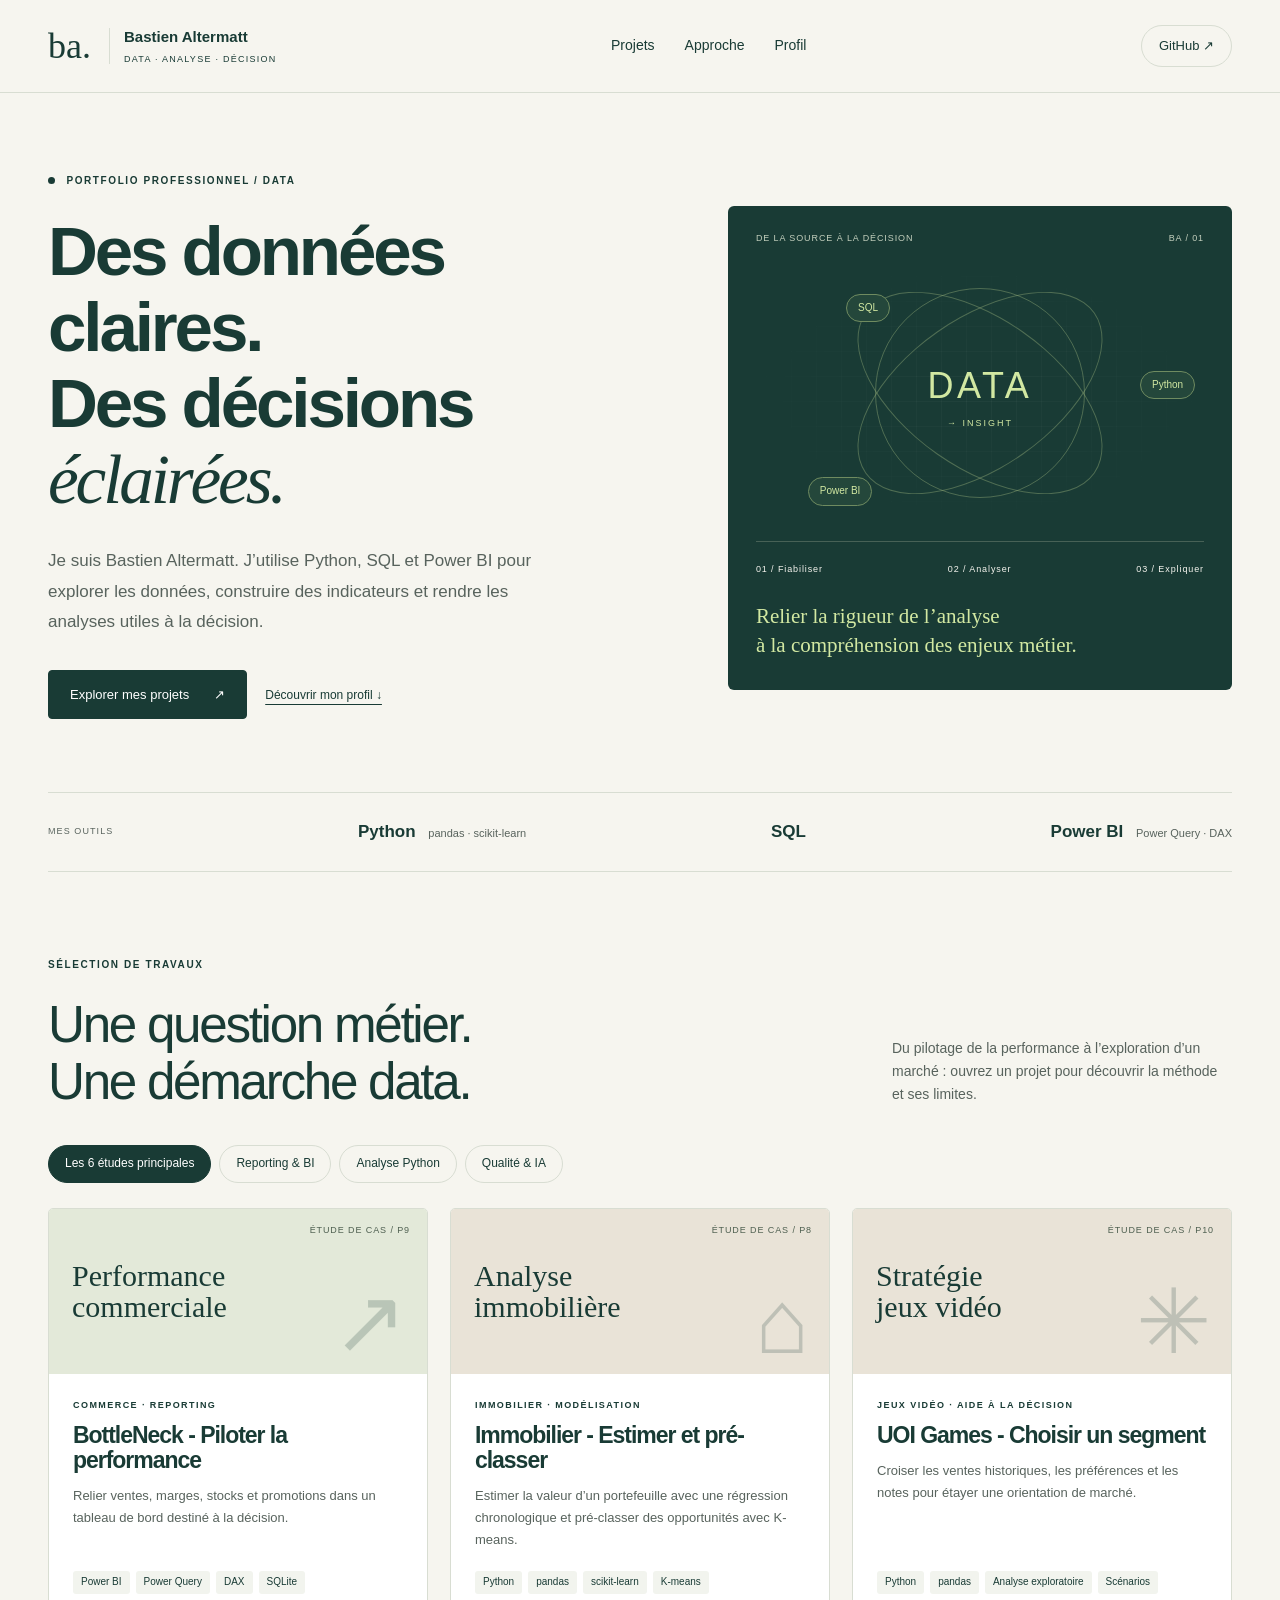
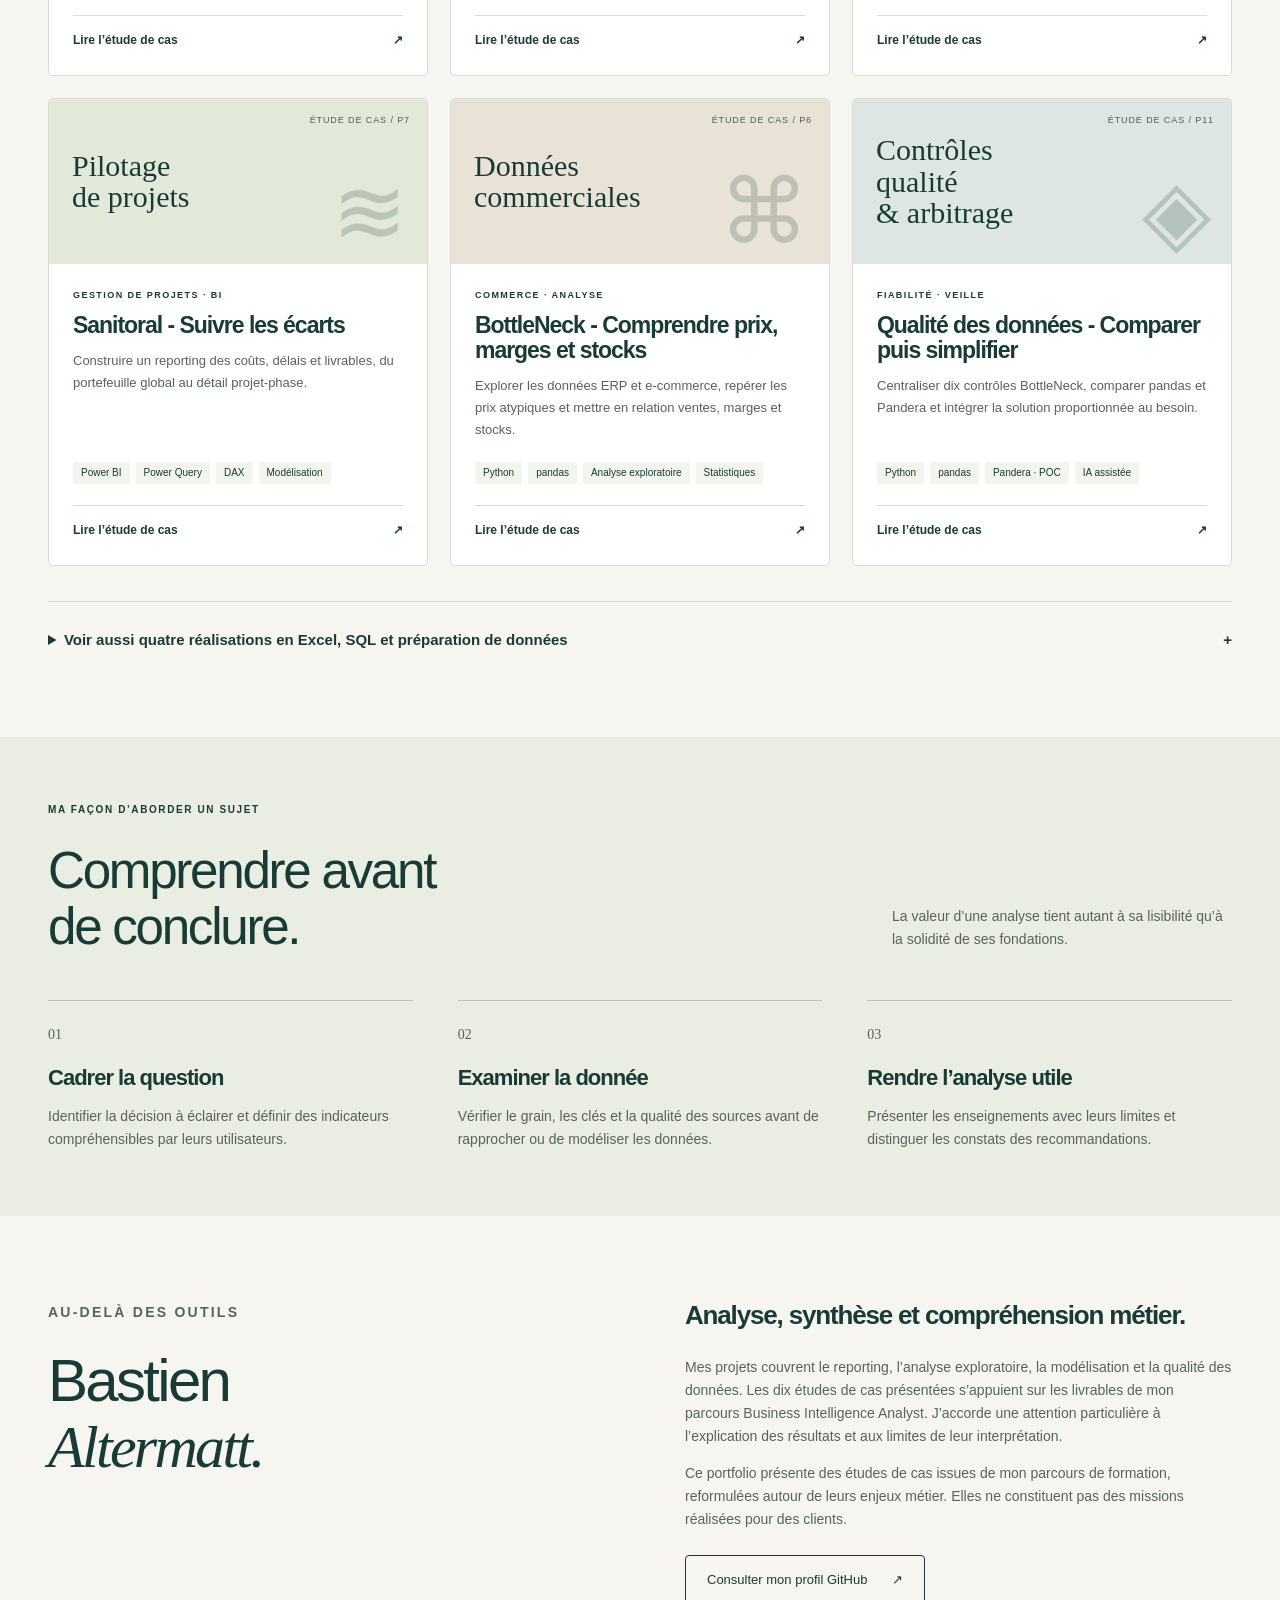
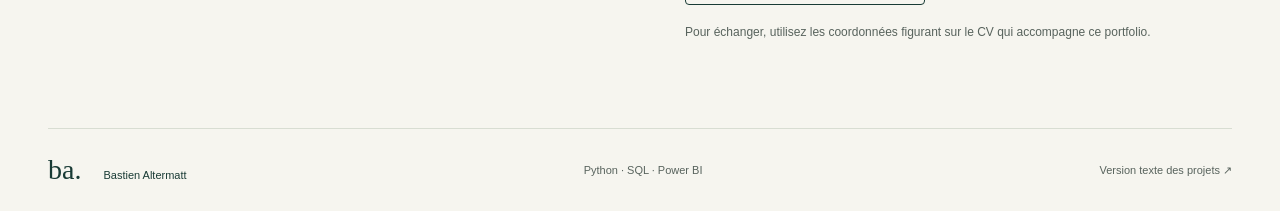
==== index.html @ 2be5a052 "Add files via upload" ====
<!doctype html>
<html lang="fr">
<head>
<meta charset="utf-8"><meta name="viewport" content="width=device-width,initial-scale=1">
<meta name="description" content="Bastien Altermatt - portfolio data : Python, SQL et Power BI. Découvrez mes projets d’analyse, de reporting et d’aide à la décision.">
<meta name="theme-color" content="#183c36"><title>Bastien Altermatt · Data & décision</title>
<link rel="icon" href="favicon.svg" type="image/svg+xml"><link rel="stylesheet" href="style.css"><script src="app.js" defer></script>
</head>
<body>
<a class="skip" href="#main">Aller au contenu</a>
<header><a class="brand" href="#accueil" aria-label="Bastien Altermatt, accueil"><span class="monogram">ba.</span><span>Bastien Altermatt<span class="brand-sub">DATA · ANALYSE · DÉCISION</span></span></a><nav aria-label="Navigation principale"><a href="#projets">Projets</a><a href="#approche">Approche</a><a href="#profil">Profil</a></nav><a class="header-link" href="https://github.com/bousti68">GitHub ↗</a></header>
<main id="main">
<section class="hero wrap" id="accueil"><div class="hero-copy"><p class="eyebrow"><span class="dot"></span> PORTFOLIO PROFESSIONNEL / DATA</p><h1>Des données claires.<br>Des décisions<br><em>éclairées.</em></h1><p class="intro">Je suis Bastien Altermatt. J’utilise Python, SQL et Power BI pour explorer les données, construire des indicateurs et rendre les analyses utiles à la décision.</p><a class="button" href="#projets">Explorer mes projets <span>↗</span></a><a class="text-link" href="#profil">Découvrir mon profil ↓</a></div><aside class="hero-panel" aria-label="Mes domaines de travail"><div class="panel-top"><span>DE LA SOURCE À LA DÉCISION</span><span>BA / 01</span></div><div class="data-art" aria-hidden="true"><div class="grid-art"></div><span class="orbit o1"></span><span class="orbit o2"></span><span class="orbit o3"></span><div class="core">DATA<span>→ INSIGHT</span></div><span class="node n1">SQL</span><span class="node n2">Python</span><span class="node n3">Power BI</span></div><div class="panel-bottom"><span>01 / Fiabiliser</span><span>02 / Analyser</span><span>03 / Expliquer</span></div><p>Relier la rigueur de l’analyse<br>à la compréhension des enjeux métier.</p></aside></section>
<div class="stack wrap" aria-label="Compétences"><span>MES OUTILS</span><strong>Python <small>pandas · scikit-learn</small></strong><strong>SQL</strong><strong>Power BI <small>Power Query · DAX</small></strong></div>
<section class="projects wrap" id="projets"><div class="section-heading"><div><p class="eyebrow">SÉLECTION DE TRAVAUX</p><h2>Une question métier.<br>Une démarche data.</h2></div><p>Du pilotage de la performance à l’exploration d’un marché : ouvrez un projet pour découvrir la méthode et ses limites.</p></div><div class="filters" role="group" aria-label="Filtrer les projets"><button aria-pressed="true" data-filter="all">Les 6 études principales</button><button aria-pressed="false" data-filter="bi">Reporting & BI</button><button aria-pressed="false" data-filter="python">Analyse Python</button><button aria-pressed="false" data-filter="quality">Qualité & IA</button></div><p id="filter-status" class="sr-only" role="status"></p><div class="project-grid" id="project-grid"></div><details id="more-projects" class="more-projects"><summary>Voir aussi quatre réalisations en Excel, SQL et préparation de données <span>+</span></summary><p>Des études complémentaires pour explorer d’autres compétences et contextes métier.</p><div class="project-grid" id="complementary-grid"></div></details><noscript><p>Activez JavaScript pour consulter les filtres et les études de cas interactives. Une synthèse de tous les projets est disponible dans <a href="projets.html">la version texte</a>.</p></noscript></section>
<section class="approach" id="approche"><div class="wrap"><p class="eyebrow">MA FAÇON D’ABORDER UN SUJET</p><div class="section-heading"><h2>Comprendre avant<br>de conclure.</h2><p>La valeur d’une analyse tient autant à sa lisibilité qu’à la solidité de ses fondations.</p></div><div class="steps"><article><span>01</span><h3>Cadrer la question</h3><p>Identifier la décision à éclairer et définir des indicateurs compréhensibles par leurs utilisateurs.</p></article><article><span>02</span><h3>Examiner la donnée</h3><p>Vérifier le grain, les clés et la qualité des sources avant de rapprocher ou de modéliser les données.</p></article><article><span>03</span><h3>Rendre l’analyse utile</h3><p>Présenter les enseignements avec leurs limites et distinguer les constats des recommandations.</p></article></div></div></section>
<section class="profile wrap" id="profil"><div><p class="eyebrow">AU-DELÀ DES OUTILS</p><h2>Bastien<br><em>Altermatt.</em></h2></div><div><h3>Analyse, synthèse et compréhension métier.</h3><p>Mes projets couvrent le reporting, l’analyse exploratoire, la modélisation et la qualité des données. Les dix études de cas présentées s’appuient sur les livrables de mon parcours Business Intelligence Analyst. J’accorde une attention particulière à l’explication des résultats et aux limites de leur interprétation.</p><p>Ce portfolio présente des études de cas issues de mon parcours de formation, reformulées autour de leurs enjeux métier. Elles ne constituent pas des missions réalisées pour des clients.</p><a class="button light" href="https://github.com/bousti68">Consulter mon profil GitHub <span>↗</span></a><p class="small-note">Pour échanger, utilisez les coordonnées figurant sur le CV qui accompagne ce portfolio.</p></div></section>
</main><footer class="wrap"><a href="#accueil">ba. <span>Bastien Altermatt</span></a><span>Python · SQL · Power BI</span><a href="projets.html">Version texte des projets ↗</a></footer>
<dialog id="case-dialog" aria-labelledby="case-title"><div class="dialog-toolbar"><span>ÉTUDE DE CAS</span><button id="close-dialog" aria-label="Fermer l’étude de cas">Fermer ×</button></div><div id="case-content"></div></dialog>
</body></html>
---- style.css ----
:root{--paper:#f6f5ef;--ink:#193b35;--muted:#58635d;--line:#d8ddd2;--lime:#d2e8a2;--white:#fff;--orange:#af532f}*{box-sizing:border-box}html{scroll-behavior:smooth;scroll-padding-top:100px}body{margin:0;background:var(--paper);color:var(--ink);font:16px/1.65 -apple-system,BlinkMacSystemFont,'Segoe UI',sans-serif}a{color:inherit;text-underline-offset:5px}button{font:inherit;cursor:pointer}button,a{-webkit-tap-highlight-color:transparent}a:focus-visible,button:focus-visible,summary:focus-visible{outline:3px solid var(--orange);outline-offset:5px}h1,h2,h3,p{margin-top:0}h1,h2,h3{line-height:1.1;letter-spacing:-.045em}h1{font-size:clamp(48px,5.4vw,82px);font-weight:550;margin-bottom:28px}h2{font-size:clamp(36px,4vw,54px);font-weight:500}h3{font-size:24px;font-weight:550}em{font-family:Georgia,serif;font-weight:400}.wrap{max-width:1200px;width:calc(100% - 96px);margin-inline:auto}header{max-width:1440px;margin:auto;padding:25px 48px;display:flex;align-items:center;justify-content:space-between;border-bottom:1px solid var(--line);gap:25px}.brand{display:flex;align-items:center;gap:14px;font-size:15px;font-weight:650;text-decoration:none}.monogram{font:36px/1 Georgia,serif;border-right:1px solid var(--line);padding-right:18px}.brand-sub{display:block;letter-spacing:.14em;font-size:9px;font-weight:500;margin-top:2px}nav{display:flex;gap:30px;font-size:14px}nav a,.header-link{text-decoration:none}.header-link{font-size:13px;border:1px solid var(--line);padding:9px 17px;border-radius:30px}.hero{display:grid;grid-template-columns:1.2fr 1fr;gap:75px;align-items:center;padding-block:80px 68px}.eyebrow{font-size:10px;font-weight:700;letter-spacing:.16em;margin-bottom:24px}.dot{display:inline-block;width:7px;height:7px;background:var(--ink);border-radius:50%;margin-right:7px}.intro{color:var(--muted);max-width:490px;font-size:17px;line-height:1.8;margin-bottom:30px}.button{display:inline-flex;align-items:center;gap:25px;padding:13px 21px;background:var(--ink);color:white;text-decoration:none;font-size:13px;border:1px solid var(--ink);border-radius:4px}.button:hover{background:#2d5147}.text-link{display:inline-block;font-size:12px;margin:18px}.hero-panel{background:var(--ink);color:var(--paper);padding:25px 28px;border-radius:6px;position:relative;overflow:hidden}.panel-top,.panel-bottom{display:flex;justify-content:space-between;font-size:9px;letter-spacing:.1em;gap:10px}.panel-top{color:#c3cfbd}.panel-bottom{border-top:1px solid #476156;padding-top:20px}.hero-panel p{font:21px/1.4 Georgia,serif;margin:25px 0 5px;color:var(--lime)}.data-art{height:285px;position:relative;margin:5px -15px;display:grid;place-items:center;overflow:hidden}.grid-art{position:absolute;inset:0;background-image:linear-gradient(#ffffff09 1px,transparent 1px),linear-gradient(90deg,#ffffff09 1px,transparent 1px);background-size:25px 25px;mask-image:radial-gradient(ellipse,black,transparent 70%)}.orbit{position:absolute;width:210px;height:210px;border:1px solid #94ad7a70;border-radius:50%}.o2{width:280px;height:150px;transform:rotate(-35deg)}.o3{width:280px;height:150px;transform:rotate(35deg)}.core{font-size:36px;letter-spacing:.1em;font-weight:300;color:var(--lime);text-align:center}.core span{display:block;font-size:9px;letter-spacing:.22em}.node{position:absolute;padding:5px 11px;background:#24473b;border:1px solid #6f8b60;border-radius:20px;color:var(--lime);font-size:10px}.n1{top:43px;left:22%}.n2{right:5%;top:120px}.n3{left:14%;bottom:30px}.stack{padding:25px 0;display:flex;align-items:center;justify-content:space-between;border-block:1px solid var(--line);gap:25px}.stack>span{font-size:9px;letter-spacing:.12em;color:var(--muted)}.stack strong{font-size:17px;font-weight:550}.stack small{font-size:11px;color:var(--muted);font-weight:400;margin-left:8px}.projects{padding-block:85px}.section-heading{display:flex;align-items:flex-end;justify-content:space-between;gap:45px;margin-bottom:30px}.section-heading h2{margin-bottom:0}.section-heading>p{max-width:340px;color:var(--muted);font-size:14px;margin-bottom:4px}.filters{display:flex;gap:8px;flex-wrap:wrap;margin:35px 0 25px}.filters button{border:1px solid var(--line);border-radius:30px;padding:8px 16px;background:transparent;color:var(--ink);font-size:12px}.filters button[aria-pressed=true]{background:var(--ink);color:white;border-color:var(--ink)}.filters span{font-size:10px;margin-left:7px}.project-grid{display:grid;grid-template-columns:repeat(3,minmax(0,1fr));gap:22px}.card{background:#fff;border:1px solid var(--line);border-radius:5px;overflow:hidden;display:flex;flex-direction:column;transition:transform .2s,border-color .2s}.card:hover{transform:translateY(-4px);border-color:#81917c}.card[hidden]{display:none}.cover{height:165px;padding:20px 23px;position:relative;overflow:hidden;background:#e2e8d9;display:flex;align-items:center;justify-content:space-between}.cover.bi{background:#e3e9d9}.cover.python{background:#e9e3d7}.cover.quality{background:#dde6e3}.cover-label{font:30px/1.05 Georgia,serif;max-width:175px;z-index:1}.cover-code{position:absolute;top:14px;right:17px;font-size:9px;color:#4e5f50;letter-spacing:.1em}.cover-symbol{font:90px Georgia,serif;opacity:.2;position:absolute;right:20px;bottom:0}.card-body{padding:24px;display:flex;flex-direction:column;flex:1}.card .eyebrow{font-size:9px;margin-bottom:10px}.card h3{font-size:23px;margin-bottom:12px}.card p:not(.eyebrow){color:var(--muted);font-size:13px;line-height:1.7;margin-bottom:20px}.tags{display:flex;flex-wrap:wrap;gap:6px;margin-top:auto;margin-bottom:21px}.tags span{font-size:10px;padding:3px 8px;background:#f2f4ee;border-radius:3px}.open-case{display:flex;justify-content:space-between;align-items:center;width:100%;text-align:left;border:0;border-top:1px solid var(--line);padding:15px 0 0;background:none;color:var(--ink);font-size:12px;font-weight:600}.approach{padding-block:65px;background:#e9ede2}.steps{display:grid;grid-template-columns:repeat(3,1fr);gap:45px;margin-top:45px}.steps article{border-top:1px solid #bbc7b4;padding-top:20px}.steps span{font:14px Georgia,serif;color:var(--muted)}.steps h3{margin:18px 0 15px;font-size:22px}.steps p{font-size:14px;color:var(--muted);margin-bottom:0}.profile{padding-block:85px;display:grid;grid-template-columns:1fr 1fr;gap:90px}.profile h2{font-size:60px}.profile h3{font-size:26px}.profile p{font-size:14px;color:var(--muted)}.profile .small-note{font-size:12px;margin:18px 0 0}.light{background:transparent;color:var(--ink);margin-top:10px}.light:hover{background:var(--lime)}footer{border-top:1px solid var(--line);padding-block:25px;display:flex;align-items:center;justify-content:space-between;gap:20px;font-size:11px;color:var(--muted)}footer a{text-decoration:none}footer a:first-child{font:28px Georgia,serif;color:var(--ink)}footer a span{font:11px -apple-system,sans-serif;margin-left:15px}dialog{width:min(850px,calc(100% - 30px));max-height:88dvh;border:1px solid var(--line);border-radius:8px;background:var(--paper);padding:0;color:var(--ink)}dialog::backdrop{background:#0c221dcc;backdrop-filter:blur(5px)}.dialog-toolbar{position:sticky;top:0;background:var(--paper);padding:16px 28px;display:flex;align-items:center;justify-content:space-between;border-bottom:1px solid var(--line);z-index:1;font-size:10px;letter-spacing:.1em}.dialog-toolbar button{background:var(--ink);color:white;border:0;border-radius:3px;font-size:12px;padding:9px 14px}#case-content{padding:35px 45px}#case-content h2{font-size:40px;margin-bottom:20px}#case-content .lead{font-size:18px;color:var(--muted)}.case-columns{display:grid;grid-template-columns:1fr 1fr;gap:25px}.case-section{margin-top:25px}.case-section h3{font-size:20px;letter-spacing:-.02em}.case-section p,.case-section li{font-size:14px}.case-section ul{padding-left:20px}.case-limit{background:#e8eddf;padding:20px;border-left:3px solid #758b5b}.case-source{font-size:11px;color:var(--muted);margin-top:25px;border-top:1px solid var(--line);padding-top:20px}.skip{position:absolute;left:15px;top:-100px;z-index:10;background:white;padding:10px}.skip:focus{top:10px}.sr-only{position:absolute;width:1px;height:1px;padding:0;margin:-1px;overflow:hidden;clip:rect(0,0,0,0);white-space:nowrap;border:0}body.modal-open{overflow:hidden}.text-page{max-width:850px;padding-block:60px}.text-page article{border-top:1px solid var(--line);padding-top:35px;margin-top:45px}.text-page h1{font-size:52px}
@media(min-width:1400px){.hero{padding-block:95px 80px}}@media(max-width:1000px){.wrap{width:calc(100% - 56px)}header{padding:20px 28px}.hero{gap:30px}.stack small{display:block;margin:0}.project-grid{grid-template-columns:repeat(2,minmax(0,1fr))}.profile{gap:40px}.text-link{margin-left:0}.hero-panel{padding:20px}.panel-bottom{font-size:8px}}@media(max-width:680px){.wrap{width:calc(100% - 36px)}header{padding:17px 18px;gap:12px;flex-wrap:wrap}.brand{font-size:12px}.brand-sub{font-size:8px}.monogram{font-size:30px;padding-right:12px}nav{order:3;width:100%;justify-content:space-between;padding-top:10px;font-size:13px}.header-link{font-size:11px;padding:6px 12px}.hero{grid-template-columns:1fr;padding-block:45px;gap:35px}h1{font-size:54px}.hero-panel{max-width:none}.data-art{height:230px}.stack{flex-wrap:wrap;gap:16px;padding-block:20px}.stack>span{width:100%}.stack strong{font-size:14px}.stack small{font-size:9px}.projects{padding-block:50px}.section-heading{display:block}.section-heading>p{margin-top:20px;max-width:none}.project-grid{grid-template-columns:1fr}.cover{height:150px}.filters{margin-top:25px}.filters button{font-size:11px;padding:8px 12px}.approach{padding-block:45px}.steps{grid-template-columns:1fr;gap:25px}.profile{grid-template-columns:1fr;padding-block:50px;gap:10px}.profile h2{font-size:50px}.profile h3{font-size:25px}footer{align-items:flex-start;flex-direction:column;gap:12px}.case-columns{grid-template-columns:1fr;gap:0}#case-content{padding:25px}#case-content h2{font-size:33px}.dialog-toolbar{padding:14px 20px}.text-page h1{font-size:40px}}@media(prefers-reduced-motion:reduce){html{scroll-behavior:auto}*{transition:none!important}}
.case-metrics{display:grid;grid-template-columns:repeat(3,minmax(0,1fr));border:1px solid var(--line);border-radius:5px;background:#e9ede2}.case-metrics>div{padding:20px 17px}.case-metrics>div+div{border-left:1px solid #c8d3be}.case-metrics strong{display:block;font-size:26px;line-height:1.2;letter-spacing:-.035em;font-weight:550}.case-metrics span{display:block;font-size:11px;line-height:1.5;margin-top:8px}.metric-note{font-size:11px!important;color:var(--muted);margin:12px 0 0}.fact-list{margin:0}.fact-list>div{display:grid;grid-template-columns:145px 1fr;gap:20px;padding:15px 0;border-bottom:1px solid var(--line)}.fact-list dt{font-size:13px;font-weight:650}.fact-list dd{font-size:13px;line-height:1.75;margin:0;color:var(--muted)}.case-method{padding-left:20px}.case-method li{padding-left:5px;margin-bottom:10px}.case-figure{margin:30px 0;background:#fff;border:1px solid var(--line);border-radius:5px;overflow:hidden}.case-figure img{width:100%;height:auto;display:block}.case-figure figcaption{padding:15px 18px;font-size:11px;line-height:1.6;color:var(--muted)}.case-figure figcaption span{display:block;color:var(--ink);margin-top:5px}.technical{border:1px solid var(--line);border-radius:4px;margin-top:25px;padding:17px 20px}.technical summary{cursor:pointer;font-weight:600;font-size:14px}.technical[open] summary{margin-bottom:20px}.technical p{font-size:13px}.technical .eyebrow{font-size:9px;margin-bottom:12px}.technical pre{overflow-x:auto;background:#183c36;color:#f1f5e9;border-radius:4px;padding:20px;font:12px/1.8 ui-monospace,SFMono-Regular,Consolas,monospace;max-width:100%}.technical pre:focus-visible{outline:3px solid var(--orange);outline-offset:3px}.more-projects{margin-top:35px;border-top:1px solid var(--line);padding-top:25px}.more-projects summary{cursor:pointer;font-size:15px;font-weight:550;line-height:1.7}.more-projects summary span{float:right}.more-projects[open] summary span{transform:rotate(45deg)}.more-projects>p{font-size:13px;color:var(--muted);margin:15px 0 25px}.more-projects .project-grid{grid-template-columns:repeat(2,minmax(0,1fr))}.more-projects .cover{height:110px}.more-projects .cover-label{font-size:26px;max-width:none}.more-projects .card h3{font-size:20px}.text-page .case-metrics{margin-top:25px}.text-page .technical{margin-bottom:25px}dialog{width:min(920px,calc(100% - 30px))}#case-content{padding-inline:45px}@media(max-width:680px){.case-metrics{grid-template-columns:1fr}.case-metrics>div{padding:15px 18px;display:flex;gap:20px;align-items:center}.case-metrics>div+div{border-left:0;border-top:1px solid #c8d3be}.case-metrics strong{font-size:24px;min-width:105px;flex-shrink:0}.case-metrics span{margin-top:0}.fact-list>div{grid-template-columns:1fr;gap:6px}.more-projects .project-grid{grid-template-columns:1fr}#case-content{padding-inline:24px}.technical{padding:14px}.technical pre{font-size:11px;padding:14px}.more-projects summary{padding-right:15px}.case-section .fact-list{overflow-wrap:anywhere}}
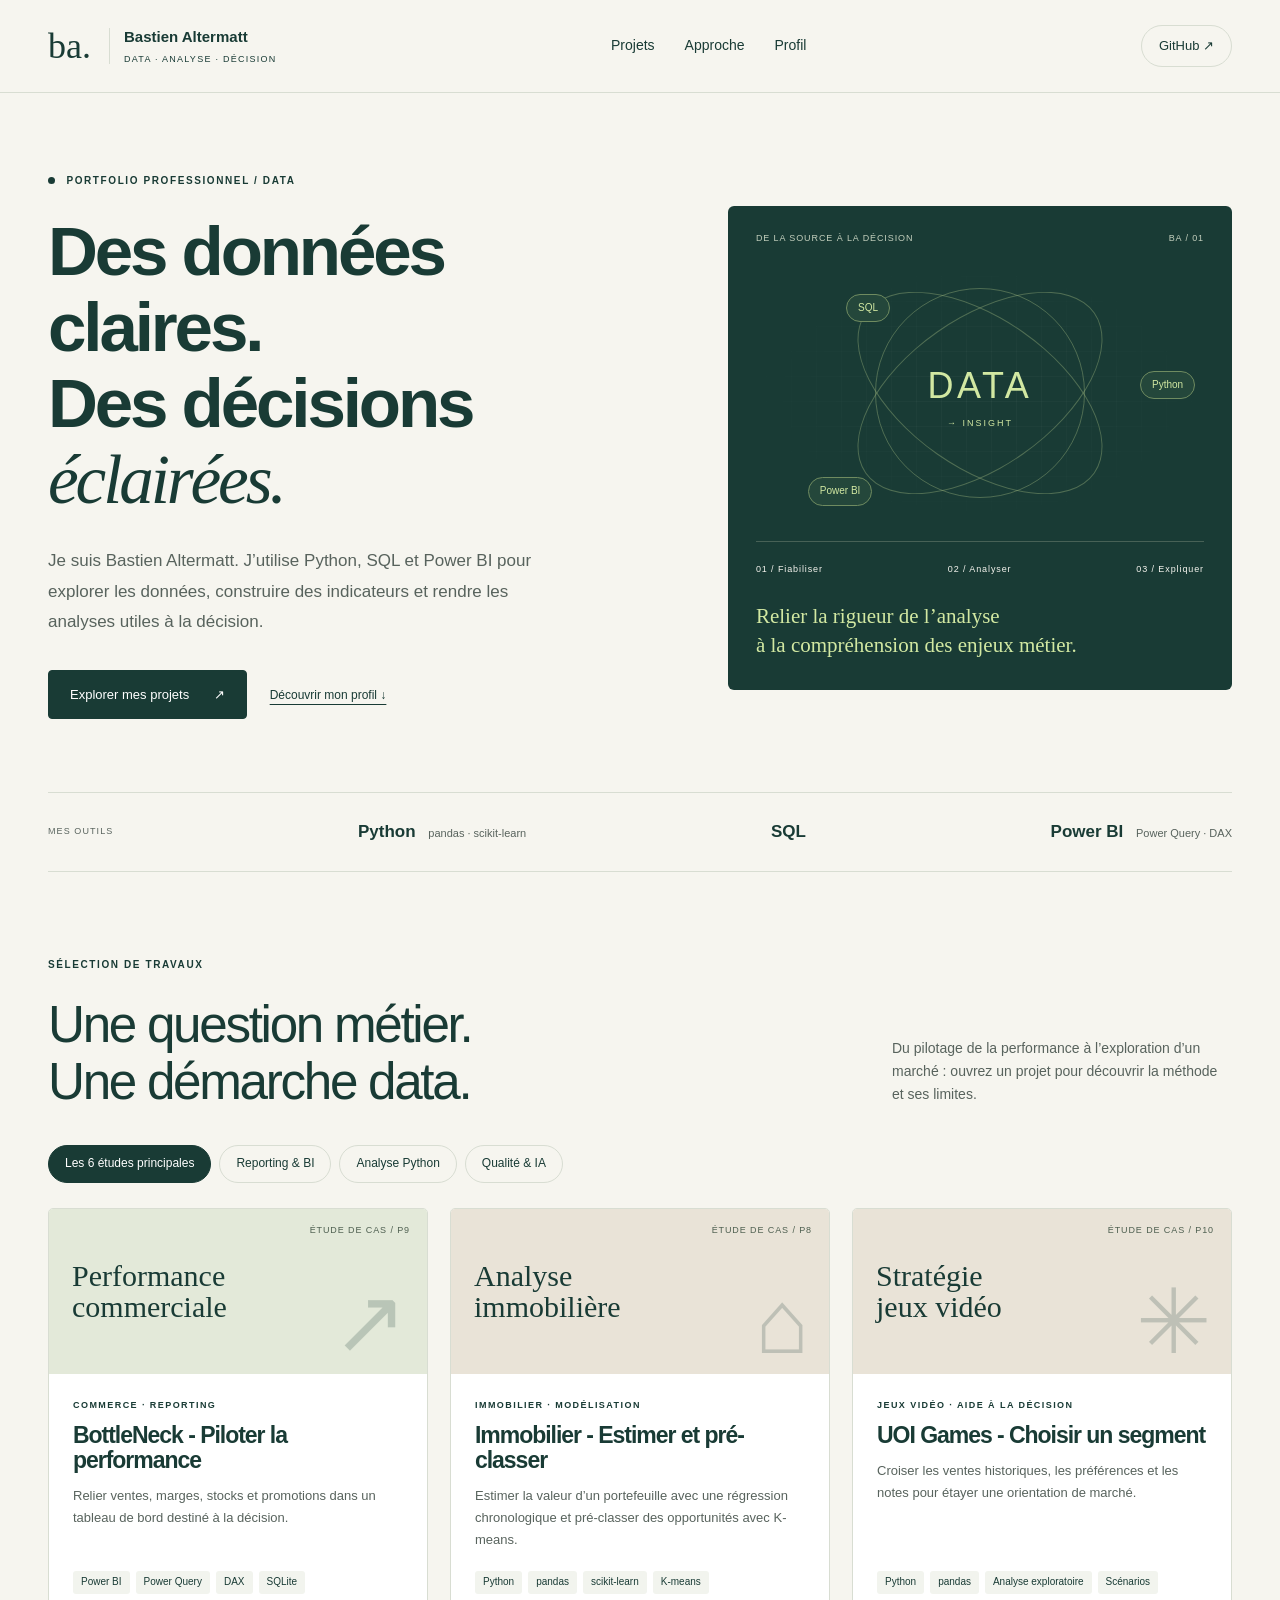
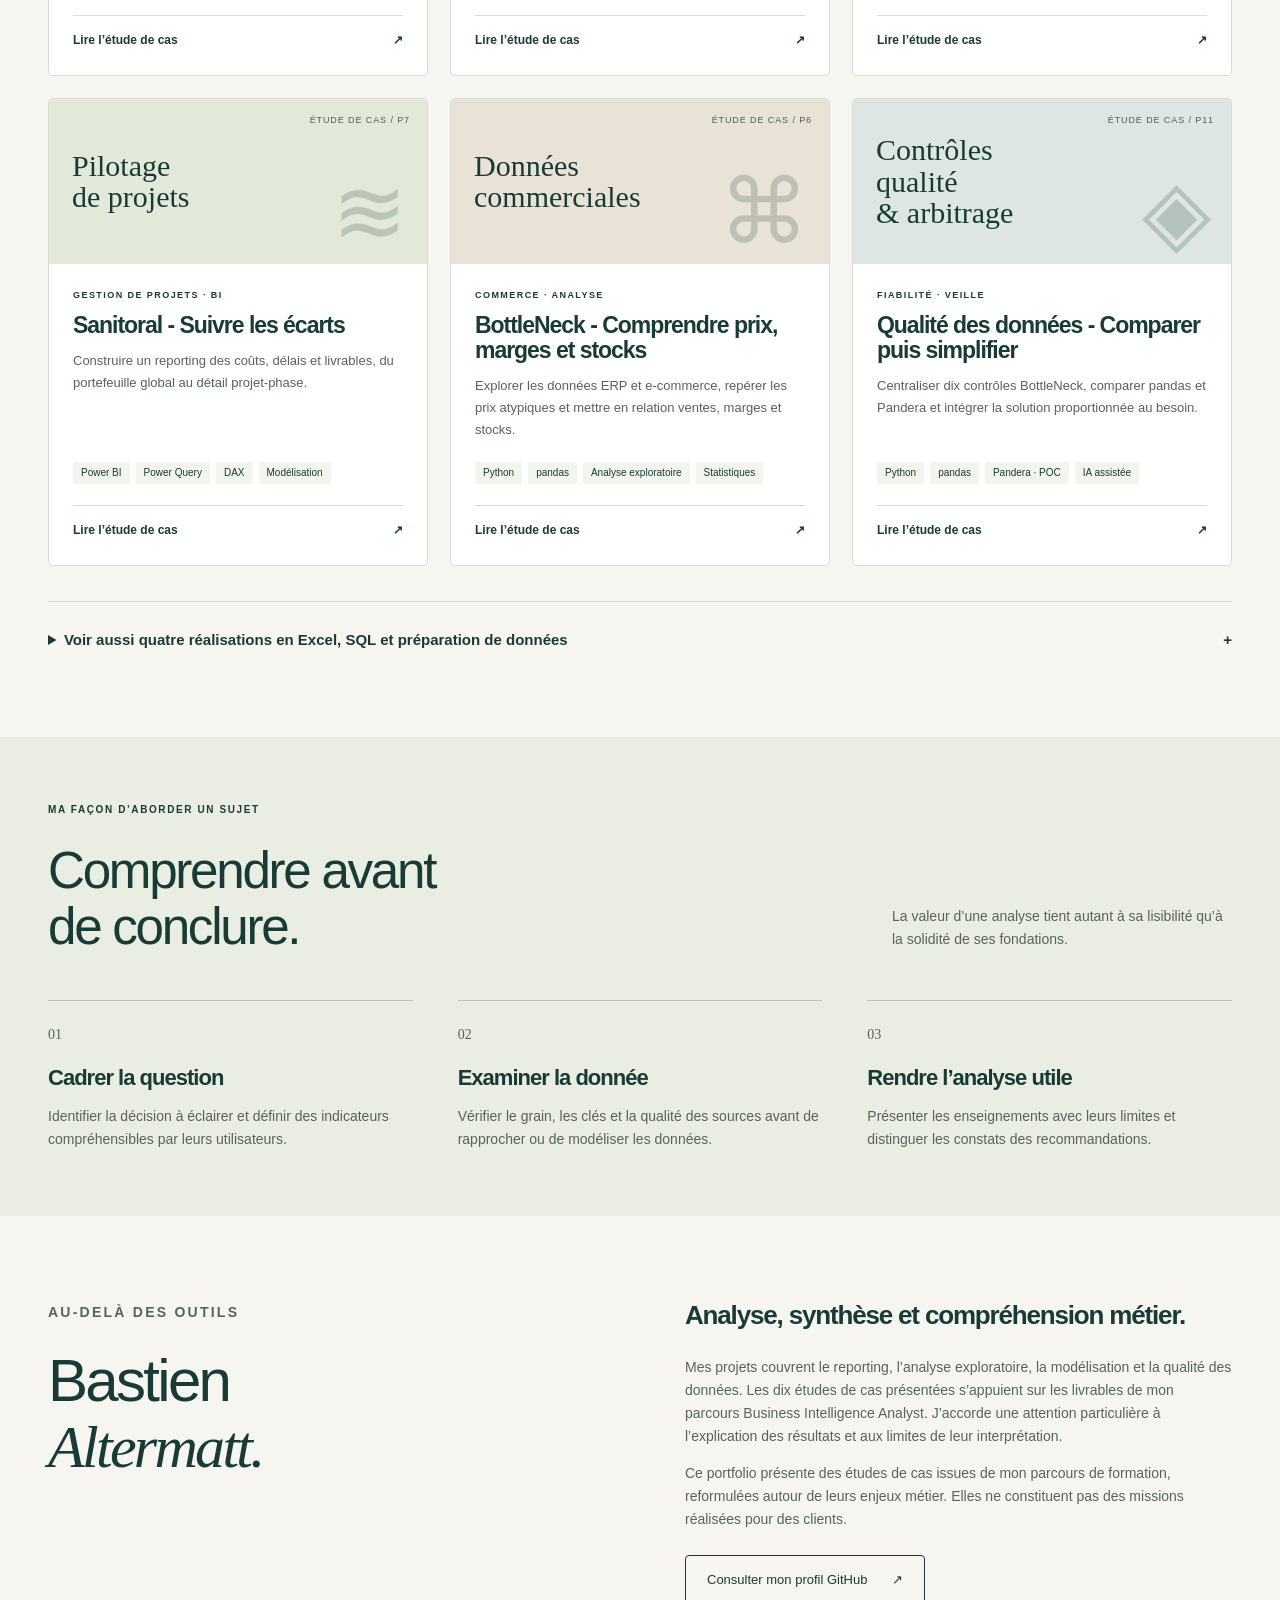
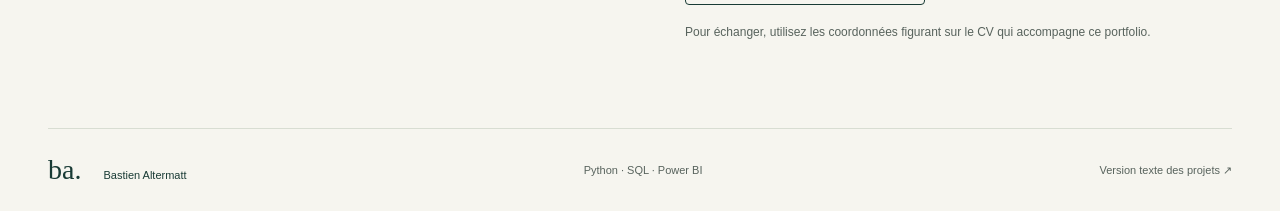
==== commit ac89d964: "Update index.html" ====
--- a/index.html
+++ b/index.html
@@ -1,20 +1,274 @@
 <!doctype html>
 <html lang="fr">
 <head>
-<meta charset="utf-8"><meta name="viewport" content="width=device-width,initial-scale=1">
-<meta name="description" content="Bastien Altermatt - portfolio data : Python, SQL et Power BI. Découvrez mes projets d’analyse, de reporting et d’aide à la décision.">
-<meta name="theme-color" content="#183c36"><title>Bastien Altermatt · Data & décision</title>
-<link rel="icon" href="favicon.svg" type="image/svg+xml"><link rel="stylesheet" href="style.css"><script src="app.js" defer></script>
+  <meta charset="utf-8">
+  <meta name="viewport" content="width=device-width, initial-scale=1">
+  <meta name="description" content="Bastien Altermatt - portfolio data : Python, SQL et Power BI. Découvrez mes projets d’analyse, de reporting et d’aide à la décision.">
+  <meta name="theme-color" content="#183c36">
+
+  <title>Bastien Altermatt · Data &amp; décision</title>
+
+  <link rel="icon" href="favicon.svg" type="image/svg+xml">
+  <link rel="stylesheet" href="style.css">
+  <script src="app.js" defer></script>
 </head>
+
 <body>
-<a class="skip" href="#main">Aller au contenu</a>
-<header><a class="brand" href="#accueil" aria-label="Bastien Altermatt, accueil"><span class="monogram">ba.</span><span>Bastien Altermatt<span class="brand-sub">DATA · ANALYSE · DÉCISION</span></span></a><nav aria-label="Navigation principale"><a href="#projets">Projets</a><a href="#approche">Approche</a><a href="#profil">Profil</a></nav><a class="header-link" href="https://github.com/bousti68">GitHub ↗</a></header>
-<main id="main">
-<section class="hero wrap" id="accueil"><div class="hero-copy"><p class="eyebrow"><span class="dot"></span> PORTFOLIO PROFESSIONNEL / DATA</p><h1>Des données claires.<br>Des décisions<br><em>éclairées.</em></h1><p class="intro">Je suis Bastien Altermatt. J’utilise Python, SQL et Power BI pour explorer les données, construire des indicateurs et rendre les analyses utiles à la décision.</p><a class="button" href="#projets">Explorer mes projets <span>↗</span></a><a class="text-link" href="#profil">Découvrir mon profil ↓</a></div><aside class="hero-panel" aria-label="Mes domaines de travail"><div class="panel-top"><span>DE LA SOURCE À LA DÉCISION</span><span>BA / 01</span></div><div class="data-art" aria-hidden="true"><div class="grid-art"></div><span class="orbit o1"></span><span class="orbit o2"></span><span class="orbit o3"></span><div class="core">DATA<span>→ INSIGHT</span></div><span class="node n1">SQL</span><span class="node n2">Python</span><span class="node n3">Power BI</span></div><div class="panel-bottom"><span>01 / Fiabiliser</span><span>02 / Analyser</span><span>03 / Expliquer</span></div><p>Relier la rigueur de l’analyse<br>à la compréhension des enjeux métier.</p></aside></section>
-<div class="stack wrap" aria-label="Compétences"><span>MES OUTILS</span><strong>Python <small>pandas · scikit-learn</small></strong><strong>SQL</strong><strong>Power BI <small>Power Query · DAX</small></strong></div>
-<section class="projects wrap" id="projets"><div class="section-heading"><div><p class="eyebrow">SÉLECTION DE TRAVAUX</p><h2>Une question métier.<br>Une démarche data.</h2></div><p>Du pilotage de la performance à l’exploration d’un marché : ouvrez un projet pour découvrir la méthode et ses limites.</p></div><div class="filters" role="group" aria-label="Filtrer les projets"><button aria-pressed="true" data-filter="all">Les 6 études principales</button><button aria-pressed="false" data-filter="bi">Reporting & BI</button><button aria-pressed="false" data-filter="python">Analyse Python</button><button aria-pressed="false" data-filter="quality">Qualité & IA</button></div><p id="filter-status" class="sr-only" role="status"></p><div class="project-grid" id="project-grid"></div><details id="more-projects" class="more-projects"><summary>Voir aussi quatre réalisations en Excel, SQL et préparation de données <span>+</span></summary><p>Des études complémentaires pour explorer d’autres compétences et contextes métier.</p><div class="project-grid" id="complementary-grid"></div></details><noscript><p>Activez JavaScript pour consulter les filtres et les études de cas interactives. Une synthèse de tous les projets est disponible dans <a href="projets.html">la version texte</a>.</p></noscript></section>
-<section class="approach" id="approche"><div class="wrap"><p class="eyebrow">MA FAÇON D’ABORDER UN SUJET</p><div class="section-heading"><h2>Comprendre avant<br>de conclure.</h2><p>La valeur d’une analyse tient autant à sa lisibilité qu’à la solidité de ses fondations.</p></div><div class="steps"><article><span>01</span><h3>Cadrer la question</h3><p>Identifier la décision à éclairer et définir des indicateurs compréhensibles par leurs utilisateurs.</p></article><article><span>02</span><h3>Examiner la donnée</h3><p>Vérifier le grain, les clés et la qualité des sources avant de rapprocher ou de modéliser les données.</p></article><article><span>03</span><h3>Rendre l’analyse utile</h3><p>Présenter les enseignements avec leurs limites et distinguer les constats des recommandations.</p></article></div></div></section>
-<section class="profile wrap" id="profil"><div><p class="eyebrow">AU-DELÀ DES OUTILS</p><h2>Bastien<br><em>Altermatt.</em></h2></div><div><h3>Analyse, synthèse et compréhension métier.</h3><p>Mes projets couvrent le reporting, l’analyse exploratoire, la modélisation et la qualité des données. Les dix études de cas présentées s’appuient sur les livrables de mon parcours Business Intelligence Analyst. J’accorde une attention particulière à l’explication des résultats et aux limites de leur interprétation.</p><p>Ce portfolio présente des études de cas issues de mon parcours de formation, reformulées autour de leurs enjeux métier. Elles ne constituent pas des missions réalisées pour des clients.</p><a class="button light" href="https://github.com/bousti68">Consulter mon profil GitHub <span>↗</span></a><p class="small-note">Pour échanger, utilisez les coordonnées figurant sur le CV qui accompagne ce portfolio.</p></div></section>
-</main><footer class="wrap"><a href="#accueil">ba. <span>Bastien Altermatt</span></a><span>Python · SQL · Power BI</span><a href="projets.html">Version texte des projets ↗</a></footer>
-<dialog id="case-dialog" aria-labelledby="case-title"><div class="dialog-toolbar"><span>ÉTUDE DE CAS</span><button id="close-dialog" aria-label="Fermer l’étude de cas">Fermer ×</button></div><div id="case-content"></div></dialog>
-</body></html>
+  <a class="skip" href="#main">Aller au contenu</a>
+
+  <header>
+    <a class="brand" href="#accueil" aria-label="Bastien Altermatt, accueil">
+      <span class="monogram">ba.</span>
+      <span>
+        Bastien Altermatt
+        <span class="brand-sub">DATA · ANALYSE · DÉCISION</span>
+      </span>
+    </a>
+
+    <nav aria-label="Navigation principale">
+      <a href="#projets">Projets</a>
+      <a href="#approche">Approche</a>
+      <a href="#profil">Profil</a>
+    </nav>
+
+    <a class="header-link" href="https://github.com/BastienAltermatt">
+      GitHub ↗
+    </a>
+  </header>
+
+  <main id="main">
+    <section class="hero wrap" id="accueil">
+      <div class="hero-copy">
+        <p class="eyebrow">
+          <span class="dot"></span>
+          PORTFOLIO PROFESSIONNEL / DATA
+        </p>
+
+        <h1>
+          Des données claires.<br>
+          Des décisions<br>
+          <em>éclairées.</em>
+        </h1>
+
+        <p class="intro">
+          Je suis Bastien Altermatt. J’utilise Python, SQL et Power BI
+          pour explorer les données, construire des indicateurs et rendre
+          les analyses utiles à la décision.
+        </p>
+
+        <a class="button" href="#projets">
+          Explorer mes projets <span>↗</span>
+        </a>
+
+        <a class="text-link" href="#profil">
+          Découvrir mon profil ↓
+        </a>
+      </div>
+
+      <aside class="hero-panel" aria-label="Mes domaines de travail">
+        <div class="panel-top">
+          <span>DE LA SOURCE À LA DÉCISION</span>
+          <span>BA / 01</span>
+        </div>
+
+        <div class="data-art" aria-hidden="true">
+          <div class="grid-art"></div>
+          <span class="orbit o1"></span>
+          <span class="orbit o2"></span>
+          <span class="orbit o3"></span>
+
+          <div class="core">
+            DATA
+            <span>→ INSIGHT</span>
+          </div>
+
+          <span class="node n1">SQL</span>
+          <span class="node n2">Python</span>
+          <span class="node n3">Power BI</span>
+        </div>
+
+        <div class="panel-bottom">
+          <span>01 / Fiabiliser</span>
+          <span>02 / Analyser</span>
+          <span>03 / Expliquer</span>
+        </div>
+
+        <p>
+          Relier la rigueur de l’analyse<br>
+          à la compréhension des enjeux métier.
+        </p>
+      </aside>
+    </section>
+
+    <div class="stack wrap" aria-label="Compétences">
+      <span>MES OUTILS</span>
+      <strong>Python <small>pandas · scikit-learn</small></strong>
+      <strong>SQL</strong>
+      <strong>Power BI <small>Power Query · DAX</small></strong>
+    </div>
+
+    <section class="projects wrap" id="projets">
+      <div class="section-heading">
+        <div>
+          <p class="eyebrow">SÉLECTION DE TRAVAUX</p>
+          <h2>
+            Une question métier.<br>
+            Une démarche data.
+          </h2>
+        </div>
+
+        <p>
+          Du pilotage de la performance à l’exploration d’un marché :
+          ouvrez un projet pour découvrir la méthode et ses limites.
+        </p>
+      </div>
+
+      <div class="filters" role="group" aria-label="Filtrer les projets">
+        <button aria-pressed="true" data-filter="all">
+          Les 6 études principales
+        </button>
+        <button aria-pressed="false" data-filter="bi">
+          Reporting &amp; BI
+        </button>
+        <button aria-pressed="false" data-filter="python">
+          Analyse Python
+        </button>
+        <button aria-pressed="false" data-filter="quality">
+          Qualité &amp; IA
+        </button>
+      </div>
+
+      <p id="filter-status" class="sr-only" role="status"></p>
+
+      <div class="project-grid" id="project-grid"></div>
+
+      <details id="more-projects" class="more-projects">
+        <summary>
+          Voir aussi quatre réalisations en Excel, SQL et préparation de données
+          <span>+</span>
+        </summary>
+
+        <p>
+          Des études complémentaires pour explorer d’autres compétences
+          et contextes métier.
+        </p>
+
+        <div class="project-grid" id="complementary-grid"></div>
+      </details>
+
+      <noscript>
+        <p>
+          Activez JavaScript pour consulter les filtres et les études
+          de cas interactives. Une synthèse de tous les projets est
+          disponible dans <a href="projets.html">la version texte</a>.
+        </p>
+      </noscript>
+    </section>
+
+    <section class="approach" id="approche">
+      <div class="wrap">
+        <p class="eyebrow">MA FAÇON D’ABORDER UN SUJET</p>
+
+        <div class="section-heading">
+          <h2>
+            Comprendre avant<br>
+            de conclure.
+          </h2>
+
+          <p>
+            La valeur d’une analyse tient autant à sa lisibilité
+            qu’à la solidité de ses fondations.
+          </p>
+        </div>
+
+        <div class="steps">
+          <article>
+            <span>01</span>
+            <h3>Cadrer la question</h3>
+            <p>
+              Identifier la décision à éclairer et définir des indicateurs
+              compréhensibles par leurs utilisateurs.
+            </p>
+          </article>
+
+          <article>
+            <span>02</span>
+            <h3>Examiner la donnée</h3>
+            <p>
+              Vérifier le grain, les clés et la qualité des sources
+              avant de rapprocher ou de modéliser les données.
+            </p>
+          </article>
+
+          <article>
+            <span>03</span>
+            <h3>Rendre l’analyse utile</h3>
+            <p>
+              Présenter les enseignements avec leurs limites et distinguer
+              les constats des recommandations.
+            </p>
+          </article>
+        </div>
+      </div>
+    </section>
+
+    <section class="profile wrap" id="profil">
+      <div>
+        <p class="eyebrow">AU-DELÀ DES OUTILS</p>
+        <h2>
+          Bastien<br>
+          <em>Altermatt.</em>
+        </h2>
+      </div>
+
+      <div>
+        <h3>Analyse, synthèse et compréhension métier.</h3>
+
+        <p>
+          Mes projets couvrent le reporting, l’analyse exploratoire,
+          la modélisation et la qualité des données. Les dix études de cas
+          présentées s’appuient sur les livrables de mon parcours Business
+          Intelligence Analyst. J’accorde une attention particulière
+          à l’explication des résultats et aux limites de leur interprétation.
+        </p>
+
+        <p>
+          Ce portfolio présente des études de cas issues de mon parcours
+          de formation, reformulées autour de leurs enjeux métier.
+          Elles ne constituent pas des missions réalisées pour des clients.
+        </p>
+
+        <a class="button light" href="https://github.com/BastienAltermatt">
+          Consulter mon profil GitHub <span>↗</span>
+        </a>
+
+        <p class="small-note">
+          Pour échanger, utilisez les coordonnées figurant sur le CV
+          qui accompagne ce portfolio.
+        </p>
+      </div>
+    </section>
+  </main>
+
+  <footer class="wrap">
+    <a href="#accueil">
+      ba. <span>Bastien Altermatt</span>
+    </a>
+
+    <span>Python · SQL · Power BI</span>
+
+    <a href="projets.html">Version texte des projets ↗</a>
+  </footer>
+
+  <dialog id="case-dialog" aria-labelledby="case-title">
+    <div class="dialog-toolbar">
+      <span>ÉTUDE DE CAS</span>
+      <button id="close-dialog" aria-label="Fermer l’étude de cas">
+        Fermer ×
+      </button>
+    </div>
+
+    <div id="case-content"></div>
+  </dialog>
+</body>
+</html>
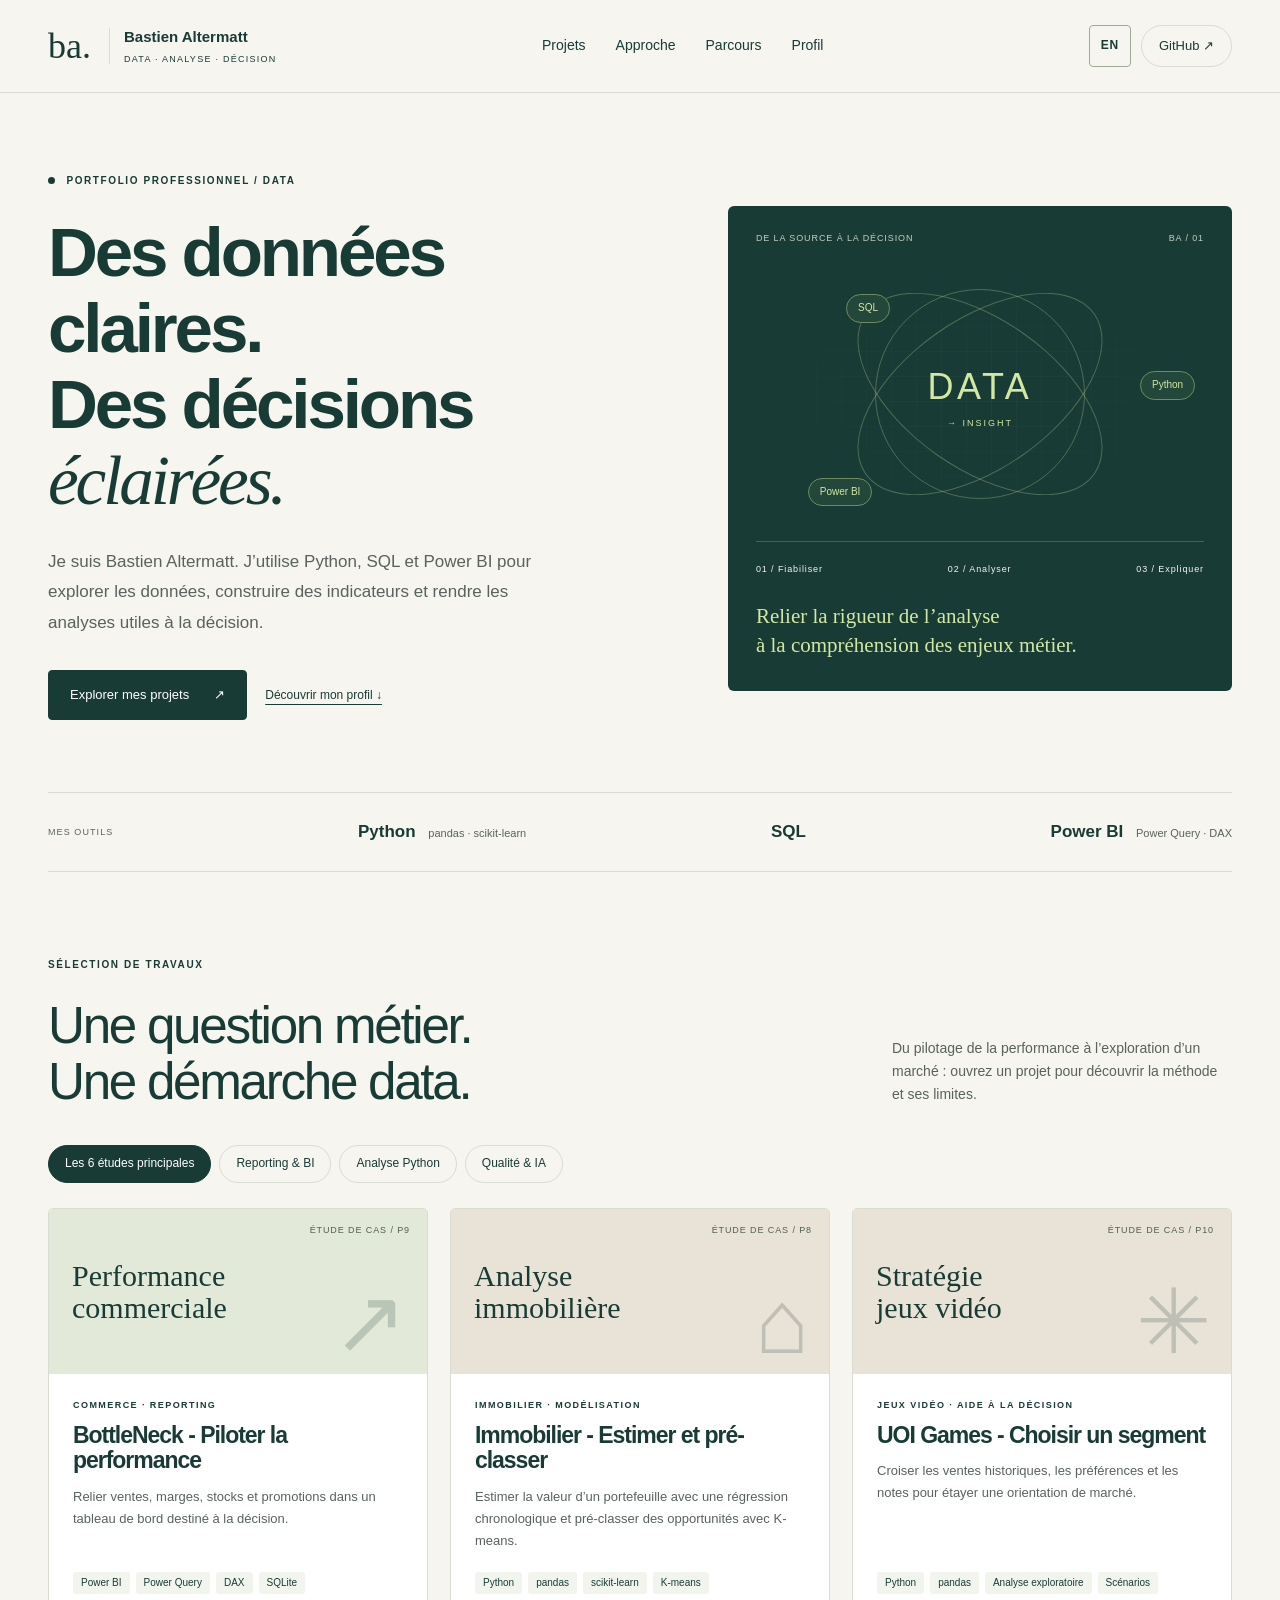
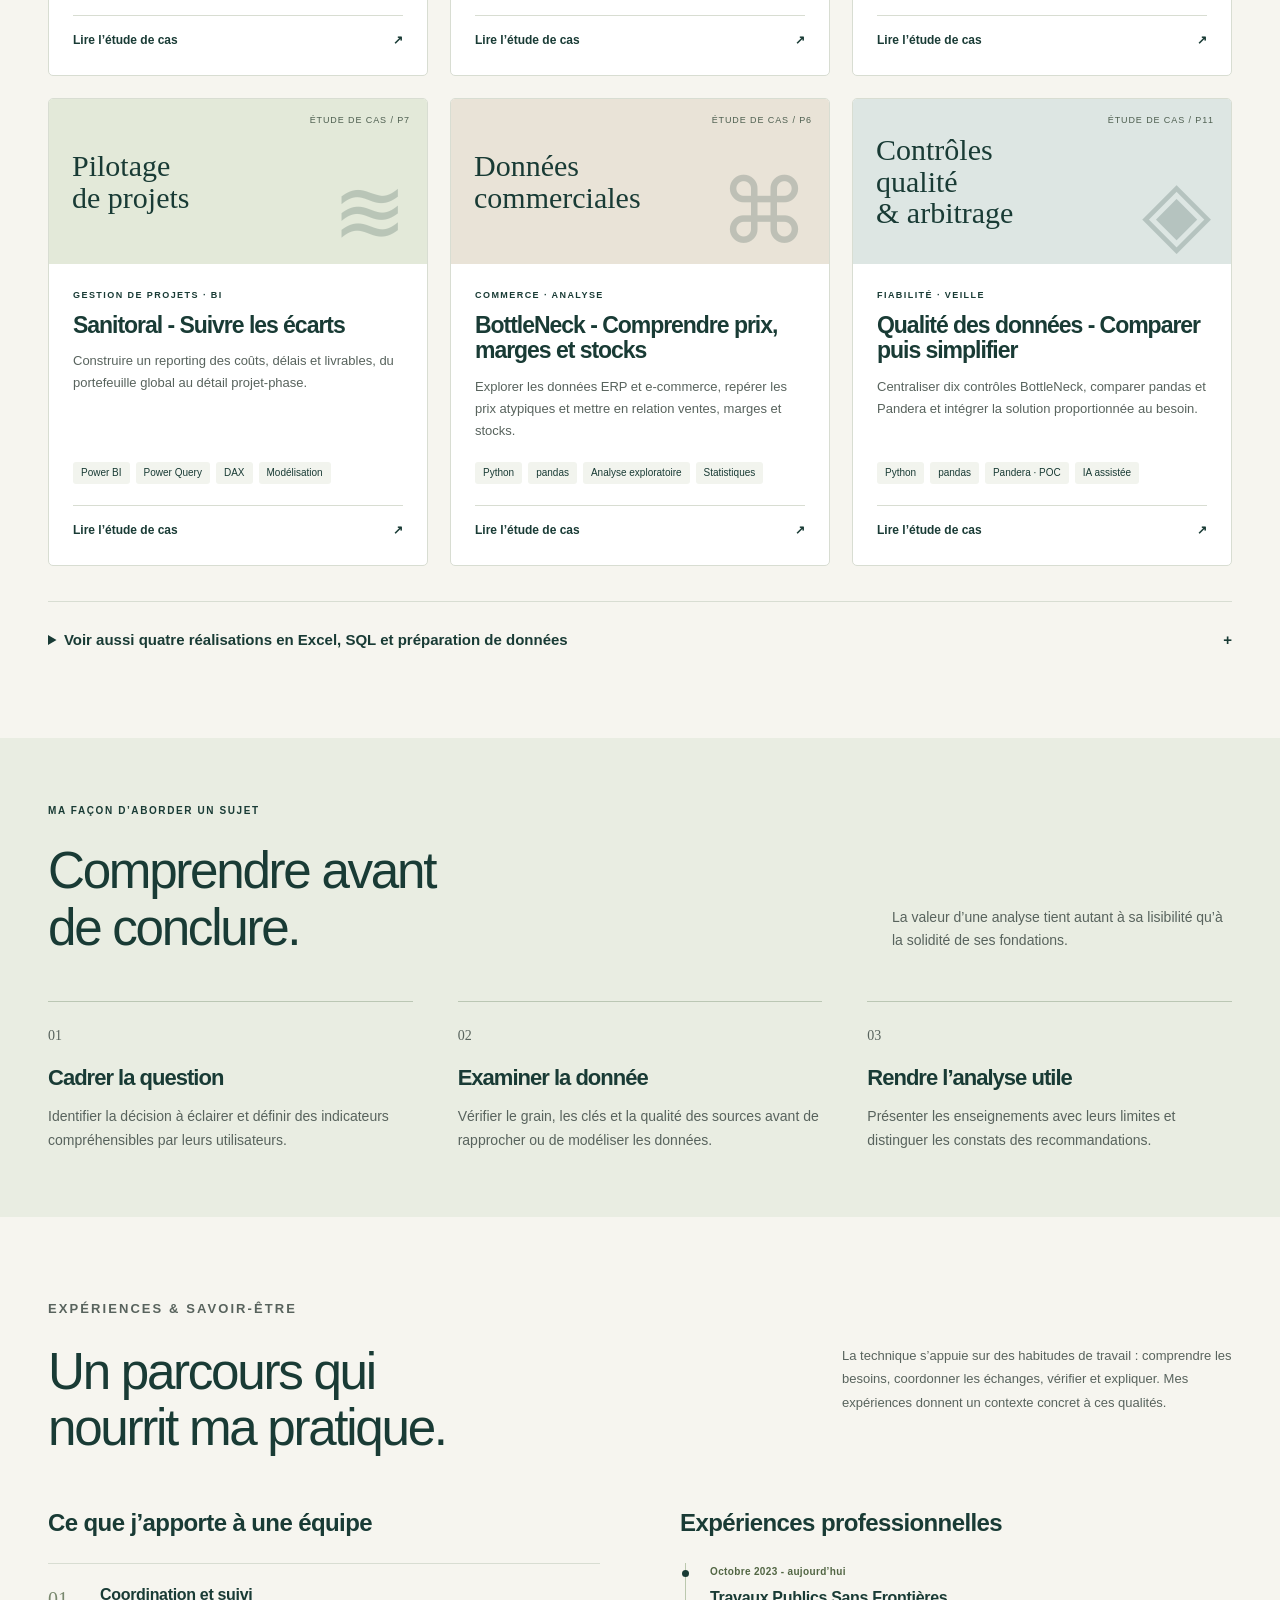
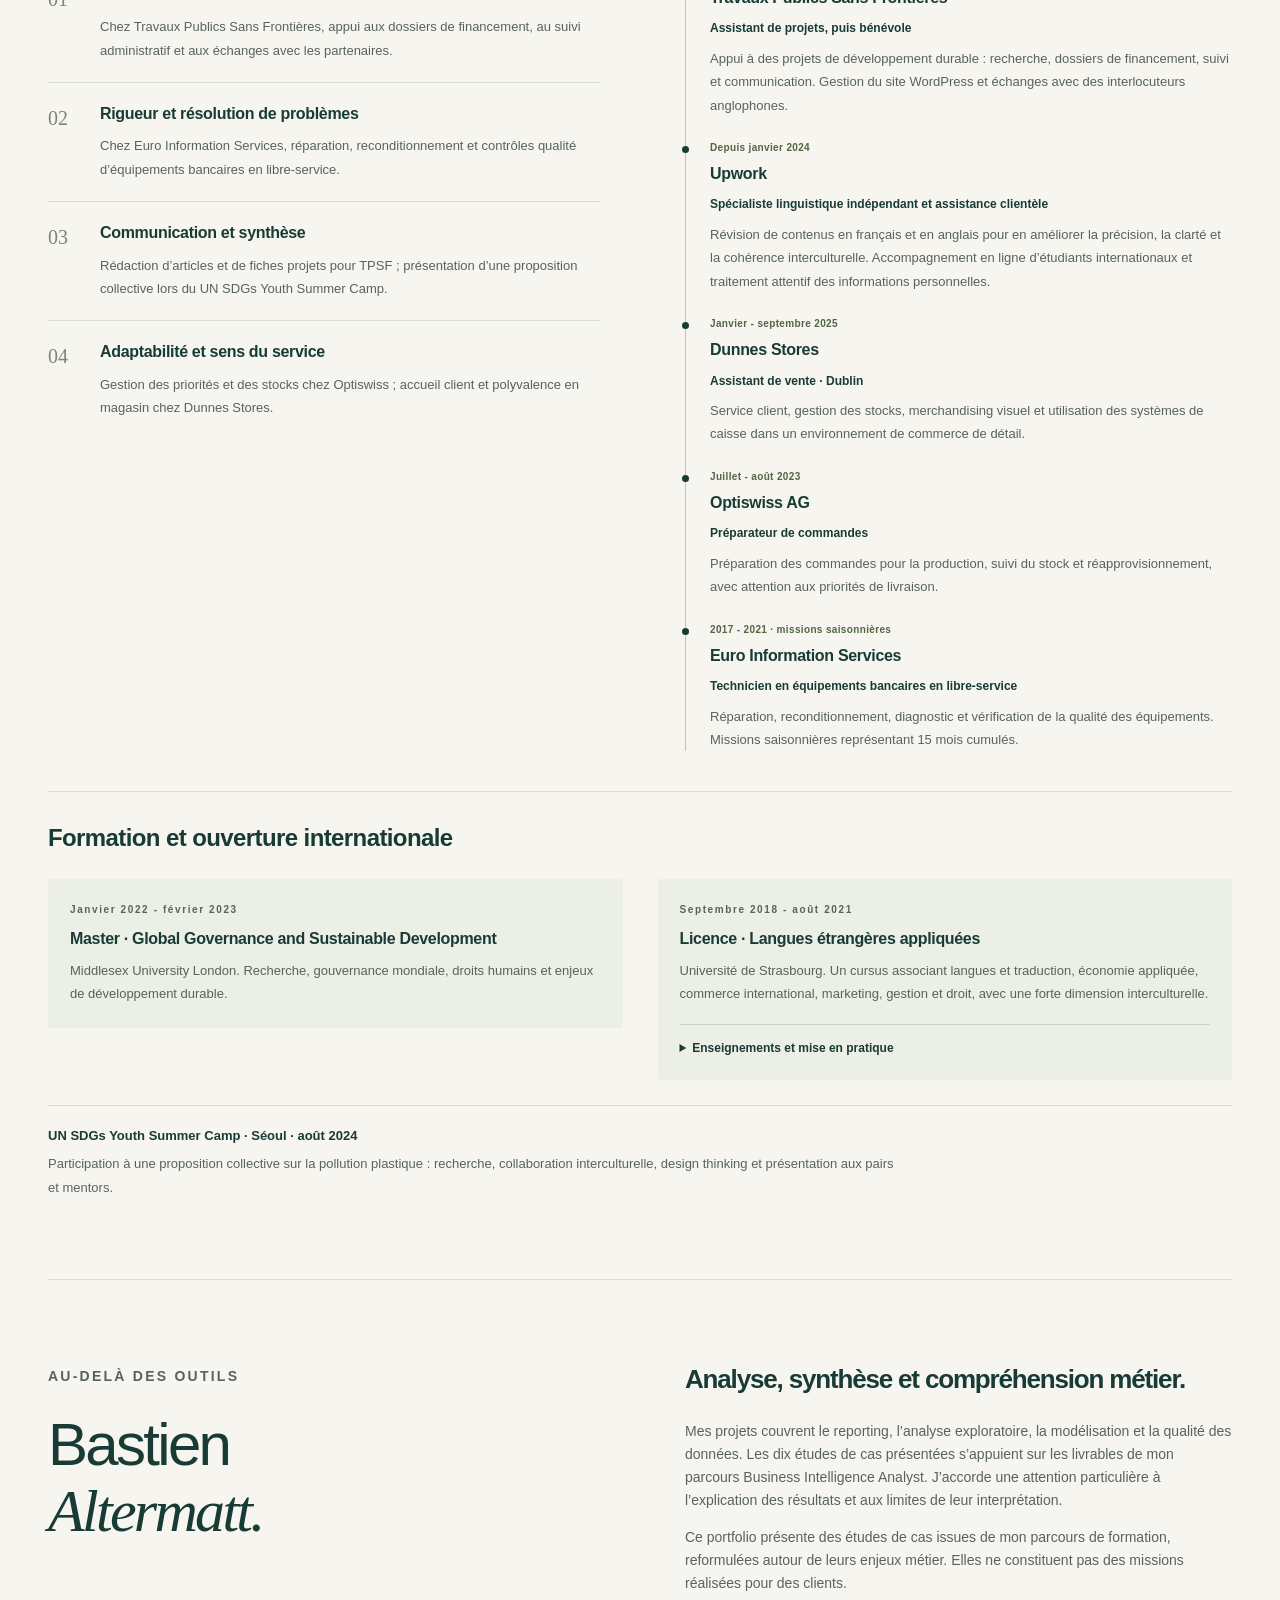
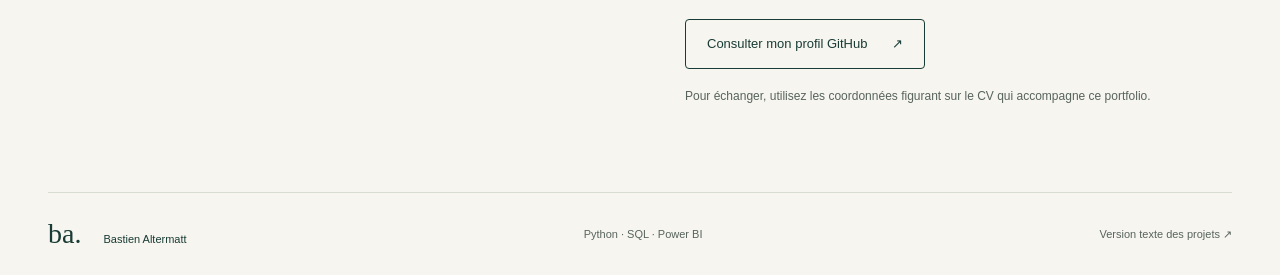
==== commit 81359134: "Add files via upload" ====
--- a/index.html
+++ b/index.html
@@ -1,274 +1,11 @@
 <!doctype html>
-<html lang="fr">
-<head>
-  <meta charset="utf-8">
-  <meta name="viewport" content="width=device-width, initial-scale=1">
-  <meta name="description" content="Bastien Altermatt - portfolio data : Python, SQL et Power BI. Découvrez mes projets d’analyse, de reporting et d’aide à la décision.">
-  <meta name="theme-color" content="#183c36">
-
-  <title>Bastien Altermatt · Data &amp; décision</title>
-
-  <link rel="icon" href="favicon.svg" type="image/svg+xml">
-  <link rel="stylesheet" href="style.css">
-  <script src="app.js" defer></script>
-</head>
-
-<body>
-  <a class="skip" href="#main">Aller au contenu</a>
-
-  <header>
-    <a class="brand" href="#accueil" aria-label="Bastien Altermatt, accueil">
-      <span class="monogram">ba.</span>
-      <span>
-        Bastien Altermatt
-        <span class="brand-sub">DATA · ANALYSE · DÉCISION</span>
-      </span>
-    </a>
-
-    <nav aria-label="Navigation principale">
-      <a href="#projets">Projets</a>
-      <a href="#approche">Approche</a>
-      <a href="#profil">Profil</a>
-    </nav>
-
-    <a class="header-link" href="https://github.com/BastienAltermatt">
-      GitHub ↗
-    </a>
-  </header>
-
-  <main id="main">
-    <section class="hero wrap" id="accueil">
-      <div class="hero-copy">
-        <p class="eyebrow">
-          <span class="dot"></span>
-          PORTFOLIO PROFESSIONNEL / DATA
-        </p>
-
-        <h1>
-          Des données claires.<br>
-          Des décisions<br>
-          <em>éclairées.</em>
-        </h1>
-
-        <p class="intro">
-          Je suis Bastien Altermatt. J’utilise Python, SQL et Power BI
-          pour explorer les données, construire des indicateurs et rendre
-          les analyses utiles à la décision.
-        </p>
-
-        <a class="button" href="#projets">
-          Explorer mes projets <span>↗</span>
-        </a>
-
-        <a class="text-link" href="#profil">
-          Découvrir mon profil ↓
-        </a>
-      </div>
-
-      <aside class="hero-panel" aria-label="Mes domaines de travail">
-        <div class="panel-top">
-          <span>DE LA SOURCE À LA DÉCISION</span>
-          <span>BA / 01</span>
-        </div>
-
-        <div class="data-art" aria-hidden="true">
-          <div class="grid-art"></div>
-          <span class="orbit o1"></span>
-          <span class="orbit o2"></span>
-          <span class="orbit o3"></span>
-
-          <div class="core">
-            DATA
-            <span>→ INSIGHT</span>
-          </div>
-
-          <span class="node n1">SQL</span>
-          <span class="node n2">Python</span>
-          <span class="node n3">Power BI</span>
-        </div>
-
-        <div class="panel-bottom">
-          <span>01 / Fiabiliser</span>
-          <span>02 / Analyser</span>
-          <span>03 / Expliquer</span>
-        </div>
-
-        <p>
-          Relier la rigueur de l’analyse<br>
-          à la compréhension des enjeux métier.
-        </p>
-      </aside>
-    </section>
-
-    <div class="stack wrap" aria-label="Compétences">
-      <span>MES OUTILS</span>
-      <strong>Python <small>pandas · scikit-learn</small></strong>
-      <strong>SQL</strong>
-      <strong>Power BI <small>Power Query · DAX</small></strong>
-    </div>
-
-    <section class="projects wrap" id="projets">
-      <div class="section-heading">
-        <div>
-          <p class="eyebrow">SÉLECTION DE TRAVAUX</p>
-          <h2>
-            Une question métier.<br>
-            Une démarche data.
-          </h2>
-        </div>
-
-        <p>
-          Du pilotage de la performance à l’exploration d’un marché :
-          ouvrez un projet pour découvrir la méthode et ses limites.
-        </p>
-      </div>
-
-      <div class="filters" role="group" aria-label="Filtrer les projets">
-        <button aria-pressed="true" data-filter="all">
-          Les 6 études principales
-        </button>
-        <button aria-pressed="false" data-filter="bi">
-          Reporting &amp; BI
-        </button>
-        <button aria-pressed="false" data-filter="python">
-          Analyse Python
-        </button>
-        <button aria-pressed="false" data-filter="quality">
-          Qualité &amp; IA
-        </button>
-      </div>
-
-      <p id="filter-status" class="sr-only" role="status"></p>
-
-      <div class="project-grid" id="project-grid"></div>
-
-      <details id="more-projects" class="more-projects">
-        <summary>
-          Voir aussi quatre réalisations en Excel, SQL et préparation de données
-          <span>+</span>
-        </summary>
-
-        <p>
-          Des études complémentaires pour explorer d’autres compétences
-          et contextes métier.
-        </p>
-
-        <div class="project-grid" id="complementary-grid"></div>
-      </details>
-
-      <noscript>
-        <p>
-          Activez JavaScript pour consulter les filtres et les études
-          de cas interactives. Une synthèse de tous les projets est
-          disponible dans <a href="projets.html">la version texte</a>.
-        </p>
-      </noscript>
-    </section>
-
-    <section class="approach" id="approche">
-      <div class="wrap">
-        <p class="eyebrow">MA FAÇON D’ABORDER UN SUJET</p>
-
-        <div class="section-heading">
-          <h2>
-            Comprendre avant<br>
-            de conclure.
-          </h2>
-
-          <p>
-            La valeur d’une analyse tient autant à sa lisibilité
-            qu’à la solidité de ses fondations.
-          </p>
-        </div>
-
-        <div class="steps">
-          <article>
-            <span>01</span>
-            <h3>Cadrer la question</h3>
-            <p>
-              Identifier la décision à éclairer et définir des indicateurs
-              compréhensibles par leurs utilisateurs.
-            </p>
-          </article>
-
-          <article>
-            <span>02</span>
-            <h3>Examiner la donnée</h3>
-            <p>
-              Vérifier le grain, les clés et la qualité des sources
-              avant de rapprocher ou de modéliser les données.
-            </p>
-          </article>
-
-          <article>
-            <span>03</span>
-            <h3>Rendre l’analyse utile</h3>
-            <p>
-              Présenter les enseignements avec leurs limites et distinguer
-              les constats des recommandations.
-            </p>
-          </article>
-        </div>
-      </div>
-    </section>
-
-    <section class="profile wrap" id="profil">
-      <div>
-        <p class="eyebrow">AU-DELÀ DES OUTILS</p>
-        <h2>
-          Bastien<br>
-          <em>Altermatt.</em>
-        </h2>
-      </div>
-
-      <div>
-        <h3>Analyse, synthèse et compréhension métier.</h3>
-
-        <p>
-          Mes projets couvrent le reporting, l’analyse exploratoire,
-          la modélisation et la qualité des données. Les dix études de cas
-          présentées s’appuient sur les livrables de mon parcours Business
-          Intelligence Analyst. J’accorde une attention particulière
-          à l’explication des résultats et aux limites de leur interprétation.
-        </p>
-
-        <p>
-          Ce portfolio présente des études de cas issues de mon parcours
-          de formation, reformulées autour de leurs enjeux métier.
-          Elles ne constituent pas des missions réalisées pour des clients.
-        </p>
-
-        <a class="button light" href="https://github.com/BastienAltermatt">
-          Consulter mon profil GitHub <span>↗</span>
-        </a>
-
-        <p class="small-note">
-          Pour échanger, utilisez les coordonnées figurant sur le CV
-          qui accompagne ce portfolio.
-        </p>
-      </div>
-    </section>
-  </main>
-
-  <footer class="wrap">
-    <a href="#accueil">
-      ba. <span>Bastien Altermatt</span>
-    </a>
-
-    <span>Python · SQL · Power BI</span>
-
-    <a href="projets.html">Version texte des projets ↗</a>
-  </footer>
-
-  <dialog id="case-dialog" aria-labelledby="case-title">
-    <div class="dialog-toolbar">
-      <span>ÉTUDE DE CAS</span>
-      <button id="close-dialog" aria-label="Fermer l’étude de cas">
-        Fermer ×
-      </button>
-    </div>
-
-    <div id="case-content"></div>
-  </dialog>
-</body>
-</html>
+<html lang="fr"><head><meta charset="utf-8"><meta name="viewport" content="width=device-width, initial-scale=1"><meta name="description" content="Bastien Altermatt - portfolio data : Python, SQL et Power BI. Projets, expériences et compétences pour éclairer les décisions."><meta name="theme-color" content="#183c36"><title>Bastien Altermatt · Data &amp; décision</title><link rel="icon" href="favicon.svg" type="image/svg+xml"><link rel="stylesheet" href="style.css"><link rel="alternate" hreflang="en" href="index-en.html"><script src="content-en.js" defer></script><script src="app.js" defer></script></head>
+<body><a class="skip" href="#main">Aller au contenu</a><header><a class="brand" href="#accueil" aria-label="Bastien Altermatt, accueil"><span class="monogram">ba.</span><span>Bastien Altermatt<span class="brand-sub">DATA · ANALYSE · DÉCISION</span></span></a><nav aria-label="Navigation principale"><a href="#projets">Projets</a><a href="#approche">Approche</a><a href="#parcours">Parcours</a><a href="#profil">Profil</a></nav><div class="header-actions"><a class="language-switch" href="index-en.html" lang="en" hreflang="en" aria-label="Read this website in English" data-language-link>EN</a><a class="header-link" href="https://github.com/BastienAltermatt">GitHub ↗</a></div></header>
+<main id="main"><section class="hero wrap" id="accueil"><div class="hero-copy"><p class="eyebrow"><span class="dot"></span> PORTFOLIO PROFESSIONNEL / DATA</p><h1>Des données claires.<br>Des décisions<br><em>éclairées.</em></h1><p class="intro">Je suis Bastien Altermatt. J’utilise Python, SQL et Power BI pour explorer les données, construire des indicateurs et rendre les analyses utiles à la décision.</p><a class="button" href="#projets">Explorer mes projets <span>↗</span></a><a class="text-link" href="#profil">Découvrir mon profil ↓</a></div><aside class="hero-panel" aria-label="Mes domaines de travail"><div class="panel-top"><span>DE LA SOURCE À LA DÉCISION</span><span>BA / 01</span></div><div class="data-art" aria-hidden="true"><div class="grid-art"></div><span class="orbit o1"></span><span class="orbit o2"></span><span class="orbit o3"></span><div class="core">DATA<span>→ INSIGHT</span></div><span class="node n1">SQL</span><span class="node n2">Python</span><span class="node n3">Power BI</span></div><div class="panel-bottom"><span>01 / Fiabiliser</span><span>02 / Analyser</span><span>03 / Expliquer</span></div><p>Relier la rigueur de l’analyse<br>à la compréhension des enjeux métier.</p></aside></section>
+<div class="stack wrap" aria-label="Compétences"><span>MES OUTILS</span><strong>Python <small>pandas · scikit-learn</small></strong><strong>SQL</strong><strong>Power BI <small>Power Query · DAX</small></strong></div>
+<section class="projects wrap" id="projets"><div class="section-heading"><div><p class="eyebrow">SÉLECTION DE TRAVAUX</p><h2>Une question métier.<br>Une démarche data.</h2></div><p>Du pilotage de la performance à l’exploration d’un marché : ouvrez un projet pour découvrir la méthode et ses limites.</p></div><div class="filters" role="group" aria-label="Filtrer les projets"><button aria-pressed="true" data-filter="all">Les 6 études principales</button><button aria-pressed="false" data-filter="bi">Reporting &amp; BI</button><button aria-pressed="false" data-filter="python">Analyse Python</button><button aria-pressed="false" data-filter="quality">Qualité &amp; IA</button></div><p id="filter-status" class="sr-only" role="status"></p><div class="project-grid" id="project-grid"></div><details id="more-projects" class="more-projects"><summary>Voir aussi quatre réalisations en Excel, SQL et préparation de données <span>+</span></summary><p>Des études complémentaires pour explorer d’autres compétences et contextes métier.</p><div class="project-grid" id="complementary-grid"></div></details><noscript><p>Activez JavaScript pour consulter les filtres et les études de cas interactives. Les études complètes sont aussi disponibles en <a href="projets.html">version texte</a>.</p></noscript></section>
+<section class="approach" id="approche"><div class="wrap"><p class="eyebrow">MA FAÇON D’ABORDER UN SUJET</p><div class="section-heading"><h2>Comprendre avant<br>de conclure.</h2><p>La valeur d’une analyse tient autant à sa lisibilité qu’à la solidité de ses fondations.</p></div><div class="steps"><article><span>01</span><h3>Cadrer la question</h3><p>Identifier la décision à éclairer et définir des indicateurs compréhensibles par leurs utilisateurs.</p></article><article><span>02</span><h3>Examiner la donnée</h3><p>Vérifier le grain, les clés et la qualité des sources avant de rapprocher ou de modéliser les données.</p></article><article><span>03</span><h3>Rendre l’analyse utile</h3><p>Présenter les enseignements avec leurs limites et distinguer les constats des recommandations.</p></article></div></div></section>
+<section class="career wrap" id="parcours" aria-labelledby="career-title"><p class="eyebrow">EXPÉRIENCES &amp; SAVOIR-ÊTRE</p><div class="section-heading"><h2 id="career-title">Un parcours qui<br>nourrit ma pratique.</h2><p>La technique s’appuie sur des habitudes de travail : comprendre les besoins, coordonner les échanges, vérifier et expliquer. Mes expériences donnent un contexte concret à ces qualités.</p></div><div class="career-columns"><div><h3>Ce que j’apporte à une équipe</h3><div class="strengths"><article><span class="strength-number">01</span><div><h4>Coordination et suivi</h4><p>Chez Travaux Publics Sans Frontières, appui aux dossiers de financement, au suivi administratif et aux échanges avec les partenaires.</p></div></article><article><span class="strength-number">02</span><div><h4>Rigueur et résolution de problèmes</h4><p>Chez Euro Information Services, réparation, reconditionnement et contrôles qualité d’équipements bancaires en libre-service.</p></div></article><article><span class="strength-number">03</span><div><h4>Communication et synthèse</h4><p>Rédaction d’articles et de fiches projets pour TPSF ; présentation d’une proposition collective lors du UN SDGs Youth Summer Camp.</p></div></article><article><span class="strength-number">04</span><div><h4>Adaptabilité et sens du service</h4><p>Gestion des priorités et des stocks chez Optiswiss ; accueil client et polyvalence en magasin chez Dunnes Stores.</p></div></article></div></div><div><h3>Expériences professionnelles</h3><div class="experience-list"><article><p class="experience-date">Octobre 2023 - aujourd’hui</p><h4>Travaux Publics Sans Frontières</h4><p class="experience-role">Assistant de projets, puis bénévole</p><p>Appui à des projets de développement durable : recherche, dossiers de financement, suivi et communication. Gestion du site WordPress et échanges avec des interlocuteurs anglophones.</p></article><article><p class="experience-date">Depuis janvier 2024</p><h4>Upwork</h4><p class="experience-role">Spécialiste linguistique indépendant et assistance clientèle</p><p>Révision de contenus en français et en anglais pour en améliorer la précision, la clarté et la cohérence interculturelle. Accompagnement en ligne d’étudiants internationaux et traitement attentif des informations personnelles.</p></article><article><p class="experience-date">Janvier - septembre 2025</p><h4>Dunnes Stores</h4><p class="experience-role">Assistant de vente · Dublin</p><p>Service client, gestion des stocks, merchandising visuel et utilisation des systèmes de caisse dans un environnement de commerce de détail.</p></article><article><p class="experience-date">Juillet - août 2023</p><h4>Optiswiss AG</h4><p class="experience-role">Préparateur de commandes</p><p>Préparation des commandes pour la production, suivi du stock et réapprovisionnement, avec attention aux priorités de livraison.</p></article><article><p class="experience-date">2017 - 2021 · missions saisonnières</p><h4>Euro Information Services</h4><p class="experience-role">Technicien en équipements bancaires en libre-service</p><p>Réparation, reconditionnement, diagnostic et vérification de la qualité des équipements. Missions saisonnières représentant 15 mois cumulés.</p></article></div></div></div><div class="education"><h3>Formation et ouverture internationale</h3><div class="education-grid"><article><p class="eyebrow">Janvier 2022 - février 2023</p><h4>Master · Global Governance and Sustainable Development</h4><p>Middlesex University London. Recherche, gouvernance mondiale, droits humains et enjeux de développement durable.</p></article><article><p class="eyebrow">Septembre 2018 - août 2021</p><h4>Licence · Langues étrangères appliquées</h4><p>Université de Strasbourg. Un cursus associant langues et traduction, économie appliquée, commerce international, marketing, gestion et droit, avec une forte dimension interculturelle.</p><details class="course-details"><summary>Enseignements et mise en pratique</summary><ul><li>Langues et traduction : français, anglais et japonais, expression écrite et orale, traduction et argumentation.</li><li>Économie appliquée : microéconomie et macroéconomie, analyse de problématiques économiques et internationales.</li><li>Commerce international, marketing international et gestion d’entreprise : compréhension des marchés et du fonctionnement des organisations.</li><li>Droit public et privé, cadres juridiques et institutions européennes.</li><li>Communication, civilisations et relations interculturelles : synthèse, exposés, débats et travaux de groupe.</li><li>Outils numériques : bureautique, traitement, production et diffusion de l’information.</li></ul><h5>Échange Tohoku University · JYPE · 2020 - 2021, à distance</h5><p>Cours de communication interculturelle, pratiques des affaires au Japon et culture japonaise. Volet technique comprenant la programmation fonctionnelle, la théorie des algorithmes et les réseaux de communication ; travaux de recherche sur la vérification et la transformation de programmes avec l’assistant de preuve Coq.</p></details></article></div><p class="international"><strong>UN SDGs Youth Summer Camp · Séoul · août 2024</strong><span>Participation à une proposition collective sur la pollution plastique : recherche, collaboration interculturelle, design thinking et présentation aux pairs et mentors.</span></p></div></section>
+<section class="profile wrap" id="profil"><div><p class="eyebrow">AU-DELÀ DES OUTILS</p><h2>Bastien<br><em>Altermatt.</em></h2></div><div><h3>Analyse, synthèse et compréhension métier.</h3><p>Mes projets couvrent le reporting, l’analyse exploratoire, la modélisation et la qualité des données. Les dix études de cas présentées s’appuient sur les livrables de mon parcours Business Intelligence Analyst. J’accorde une attention particulière à l’explication des résultats et aux limites de leur interprétation.</p><p>Ce portfolio présente des études de cas issues de mon parcours de formation, reformulées autour de leurs enjeux métier. Elles ne constituent pas des missions réalisées pour des clients.</p><a class="button light" href="https://github.com/BastienAltermatt">Consulter mon profil GitHub <span>↗</span></a><p class="small-note">Pour échanger, utilisez les coordonnées figurant sur le CV qui accompagne ce portfolio.</p></div></section></main>
+<footer class="wrap"><a href="#accueil">ba. <span>Bastien Altermatt</span></a><span>Python · SQL · Power BI</span><a href="projets.html">Version texte des projets ↗</a></footer>
+<dialog id="case-dialog" aria-labelledby="case-title"><div class="dialog-toolbar"><span>ÉTUDE DE CAS</span><div class="dialog-actions"><a class="language-switch" href="index-en.html" lang="en" hreflang="en" aria-label="Read this website in English" data-language-link>EN</a><button id="close-dialog" aria-label="Fermer l’étude de cas">Fermer ×</button></div></div><div id="case-content"></div></dialog></body></html>
--- a/style.css
+++ b/style.css
@@ -1,3 +1,7 @@
 :root{--paper:#f6f5ef;--ink:#193b35;--muted:#58635d;--line:#d8ddd2;--lime:#d2e8a2;--white:#fff;--orange:#af532f}*{box-sizing:border-box}html{scroll-behavior:smooth;scroll-padding-top:100px}body{margin:0;background:var(--paper);color:var(--ink);font:16px/1.65 -apple-system,BlinkMacSystemFont,'Segoe UI',sans-serif}a{color:inherit;text-underline-offset:5px}button{font:inherit;cursor:pointer}button,a{-webkit-tap-highlight-color:transparent}a:focus-visible,button:focus-visible,summary:focus-visible{outline:3px solid var(--orange);outline-offset:5px}h1,h2,h3,p{margin-top:0}h1,h2,h3{line-height:1.1;letter-spacing:-.045em}h1{font-size:clamp(48px,5.4vw,82px);font-weight:550;margin-bottom:28px}h2{font-size:clamp(36px,4vw,54px);font-weight:500}h3{font-size:24px;font-weight:550}em{font-family:Georgia,serif;font-weight:400}.wrap{max-width:1200px;width:calc(100% - 96px);margin-inline:auto}header{max-width:1440px;margin:auto;padding:25px 48px;display:flex;align-items:center;justify-content:space-between;border-bottom:1px solid var(--line);gap:25px}.brand{display:flex;align-items:center;gap:14px;font-size:15px;font-weight:650;text-decoration:none}.monogram{font:36px/1 Georgia,serif;border-right:1px solid var(--line);padding-right:18px}.brand-sub{display:block;letter-spacing:.14em;font-size:9px;font-weight:500;margin-top:2px}nav{display:flex;gap:30px;font-size:14px}nav a,.header-link{text-decoration:none}.header-link{font-size:13px;border:1px solid var(--line);padding:9px 17px;border-radius:30px}.hero{display:grid;grid-template-columns:1.2fr 1fr;gap:75px;align-items:center;padding-block:80px 68px}.eyebrow{font-size:10px;font-weight:700;letter-spacing:.16em;margin-bottom:24px}.dot{display:inline-block;width:7px;height:7px;background:var(--ink);border-radius:50%;margin-right:7px}.intro{color:var(--muted);max-width:490px;font-size:17px;line-height:1.8;margin-bottom:30px}.button{display:inline-flex;align-items:center;gap:25px;padding:13px 21px;background:var(--ink);color:white;text-decoration:none;font-size:13px;border:1px solid var(--ink);border-radius:4px}.button:hover{background:#2d5147}.text-link{display:inline-block;font-size:12px;margin:18px}.hero-panel{background:var(--ink);color:var(--paper);padding:25px 28px;border-radius:6px;position:relative;overflow:hidden}.panel-top,.panel-bottom{display:flex;justify-content:space-between;font-size:9px;letter-spacing:.1em;gap:10px}.panel-top{color:#c3cfbd}.panel-bottom{border-top:1px solid #476156;padding-top:20px}.hero-panel p{font:21px/1.4 Georgia,serif;margin:25px 0 5px;color:var(--lime)}.data-art{height:285px;position:relative;margin:5px -15px;display:grid;place-items:center;overflow:hidden}.grid-art{position:absolute;inset:0;background-image:linear-gradient(#ffffff09 1px,transparent 1px),linear-gradient(90deg,#ffffff09 1px,transparent 1px);background-size:25px 25px;mask-image:radial-gradient(ellipse,black,transparent 70%)}.orbit{position:absolute;width:210px;height:210px;border:1px solid #94ad7a70;border-radius:50%}.o2{width:280px;height:150px;transform:rotate(-35deg)}.o3{width:280px;height:150px;transform:rotate(35deg)}.core{font-size:36px;letter-spacing:.1em;font-weight:300;color:var(--lime);text-align:center}.core span{display:block;font-size:9px;letter-spacing:.22em}.node{position:absolute;padding:5px 11px;background:#24473b;border:1px solid #6f8b60;border-radius:20px;color:var(--lime);font-size:10px}.n1{top:43px;left:22%}.n2{right:5%;top:120px}.n3{left:14%;bottom:30px}.stack{padding:25px 0;display:flex;align-items:center;justify-content:space-between;border-block:1px solid var(--line);gap:25px}.stack>span{font-size:9px;letter-spacing:.12em;color:var(--muted)}.stack strong{font-size:17px;font-weight:550}.stack small{font-size:11px;color:var(--muted);font-weight:400;margin-left:8px}.projects{padding-block:85px}.section-heading{display:flex;align-items:flex-end;justify-content:space-between;gap:45px;margin-bottom:30px}.section-heading h2{margin-bottom:0}.section-heading>p{max-width:340px;color:var(--muted);font-size:14px;margin-bottom:4px}.filters{display:flex;gap:8px;flex-wrap:wrap;margin:35px 0 25px}.filters button{border:1px solid var(--line);border-radius:30px;padding:8px 16px;background:transparent;color:var(--ink);font-size:12px}.filters button[aria-pressed=true]{background:var(--ink);color:white;border-color:var(--ink)}.filters span{font-size:10px;margin-left:7px}.project-grid{display:grid;grid-template-columns:repeat(3,minmax(0,1fr));gap:22px}.card{background:#fff;border:1px solid var(--line);border-radius:5px;overflow:hidden;display:flex;flex-direction:column;transition:transform .2s,border-color .2s}.card:hover{transform:translateY(-4px);border-color:#81917c}.card[hidden]{display:none}.cover{height:165px;padding:20px 23px;position:relative;overflow:hidden;background:#e2e8d9;display:flex;align-items:center;justify-content:space-between}.cover.bi{background:#e3e9d9}.cover.python{background:#e9e3d7}.cover.quality{background:#dde6e3}.cover-label{font:30px/1.05 Georgia,serif;max-width:175px;z-index:1}.cover-code{position:absolute;top:14px;right:17px;font-size:9px;color:#4e5f50;letter-spacing:.1em}.cover-symbol{font:90px Georgia,serif;opacity:.2;position:absolute;right:20px;bottom:0}.card-body{padding:24px;display:flex;flex-direction:column;flex:1}.card .eyebrow{font-size:9px;margin-bottom:10px}.card h3{font-size:23px;margin-bottom:12px}.card p:not(.eyebrow){color:var(--muted);font-size:13px;line-height:1.7;margin-bottom:20px}.tags{display:flex;flex-wrap:wrap;gap:6px;margin-top:auto;margin-bottom:21px}.tags span{font-size:10px;padding:3px 8px;background:#f2f4ee;border-radius:3px}.open-case{display:flex;justify-content:space-between;align-items:center;width:100%;text-align:left;border:0;border-top:1px solid var(--line);padding:15px 0 0;background:none;color:var(--ink);font-size:12px;font-weight:600}.approach{padding-block:65px;background:#e9ede2}.steps{display:grid;grid-template-columns:repeat(3,1fr);gap:45px;margin-top:45px}.steps article{border-top:1px solid #bbc7b4;padding-top:20px}.steps span{font:14px Georgia,serif;color:var(--muted)}.steps h3{margin:18px 0 15px;font-size:22px}.steps p{font-size:14px;color:var(--muted);margin-bottom:0}.profile{padding-block:85px;display:grid;grid-template-columns:1fr 1fr;gap:90px}.profile h2{font-size:60px}.profile h3{font-size:26px}.profile p{font-size:14px;color:var(--muted)}.profile .small-note{font-size:12px;margin:18px 0 0}.light{background:transparent;color:var(--ink);margin-top:10px}.light:hover{background:var(--lime)}footer{border-top:1px solid var(--line);padding-block:25px;display:flex;align-items:center;justify-content:space-between;gap:20px;font-size:11px;color:var(--muted)}footer a{text-decoration:none}footer a:first-child{font:28px Georgia,serif;color:var(--ink)}footer a span{font:11px -apple-system,sans-serif;margin-left:15px}dialog{width:min(850px,calc(100% - 30px));max-height:88dvh;border:1px solid var(--line);border-radius:8px;background:var(--paper);padding:0;color:var(--ink)}dialog::backdrop{background:#0c221dcc;backdrop-filter:blur(5px)}.dialog-toolbar{position:sticky;top:0;background:var(--paper);padding:16px 28px;display:flex;align-items:center;justify-content:space-between;border-bottom:1px solid var(--line);z-index:1;font-size:10px;letter-spacing:.1em}.dialog-toolbar button{background:var(--ink);color:white;border:0;border-radius:3px;font-size:12px;padding:9px 14px}#case-content{padding:35px 45px}#case-content h2{font-size:40px;margin-bottom:20px}#case-content .lead{font-size:18px;color:var(--muted)}.case-columns{display:grid;grid-template-columns:1fr 1fr;gap:25px}.case-section{margin-top:25px}.case-section h3{font-size:20px;letter-spacing:-.02em}.case-section p,.case-section li{font-size:14px}.case-section ul{padding-left:20px}.case-limit{background:#e8eddf;padding:20px;border-left:3px solid #758b5b}.case-source{font-size:11px;color:var(--muted);margin-top:25px;border-top:1px solid var(--line);padding-top:20px}.skip{position:absolute;left:15px;top:-100px;z-index:10;background:white;padding:10px}.skip:focus{top:10px}.sr-only{position:absolute;width:1px;height:1px;padding:0;margin:-1px;overflow:hidden;clip:rect(0,0,0,0);white-space:nowrap;border:0}body.modal-open{overflow:hidden}.text-page{max-width:850px;padding-block:60px}.text-page article{border-top:1px solid var(--line);padding-top:35px;margin-top:45px}.text-page h1{font-size:52px}
 @media(min-width:1400px){.hero{padding-block:95px 80px}}@media(max-width:1000px){.wrap{width:calc(100% - 56px)}header{padding:20px 28px}.hero{gap:30px}.stack small{display:block;margin:0}.project-grid{grid-template-columns:repeat(2,minmax(0,1fr))}.profile{gap:40px}.text-link{margin-left:0}.hero-panel{padding:20px}.panel-bottom{font-size:8px}}@media(max-width:680px){.wrap{width:calc(100% - 36px)}header{padding:17px 18px;gap:12px;flex-wrap:wrap}.brand{font-size:12px}.brand-sub{font-size:8px}.monogram{font-size:30px;padding-right:12px}nav{order:3;width:100%;justify-content:space-between;padding-top:10px;font-size:13px}.header-link{font-size:11px;padding:6px 12px}.hero{grid-template-columns:1fr;padding-block:45px;gap:35px}h1{font-size:54px}.hero-panel{max-width:none}.data-art{height:230px}.stack{flex-wrap:wrap;gap:16px;padding-block:20px}.stack>span{width:100%}.stack strong{font-size:14px}.stack small{font-size:9px}.projects{padding-block:50px}.section-heading{display:block}.section-heading>p{margin-top:20px;max-width:none}.project-grid{grid-template-columns:1fr}.cover{height:150px}.filters{margin-top:25px}.filters button{font-size:11px;padding:8px 12px}.approach{padding-block:45px}.steps{grid-template-columns:1fr;gap:25px}.profile{grid-template-columns:1fr;padding-block:50px;gap:10px}.profile h2{font-size:50px}.profile h3{font-size:25px}footer{align-items:flex-start;flex-direction:column;gap:12px}.case-columns{grid-template-columns:1fr;gap:0}#case-content{padding:25px}#case-content h2{font-size:33px}.dialog-toolbar{padding:14px 20px}.text-page h1{font-size:40px}}@media(prefers-reduced-motion:reduce){html{scroll-behavior:auto}*{transition:none!important}}
 .case-metrics{display:grid;grid-template-columns:repeat(3,minmax(0,1fr));border:1px solid var(--line);border-radius:5px;background:#e9ede2}.case-metrics>div{padding:20px 17px}.case-metrics>div+div{border-left:1px solid #c8d3be}.case-metrics strong{display:block;font-size:26px;line-height:1.2;letter-spacing:-.035em;font-weight:550}.case-metrics span{display:block;font-size:11px;line-height:1.5;margin-top:8px}.metric-note{font-size:11px!important;color:var(--muted);margin:12px 0 0}.fact-list{margin:0}.fact-list>div{display:grid;grid-template-columns:145px 1fr;gap:20px;padding:15px 0;border-bottom:1px solid var(--line)}.fact-list dt{font-size:13px;font-weight:650}.fact-list dd{font-size:13px;line-height:1.75;margin:0;color:var(--muted)}.case-method{padding-left:20px}.case-method li{padding-left:5px;margin-bottom:10px}.case-figure{margin:30px 0;background:#fff;border:1px solid var(--line);border-radius:5px;overflow:hidden}.case-figure img{width:100%;height:auto;display:block}.case-figure figcaption{padding:15px 18px;font-size:11px;line-height:1.6;color:var(--muted)}.case-figure figcaption span{display:block;color:var(--ink);margin-top:5px}.technical{border:1px solid var(--line);border-radius:4px;margin-top:25px;padding:17px 20px}.technical summary{cursor:pointer;font-weight:600;font-size:14px}.technical[open] summary{margin-bottom:20px}.technical p{font-size:13px}.technical .eyebrow{font-size:9px;margin-bottom:12px}.technical pre{overflow-x:auto;background:#183c36;color:#f1f5e9;border-radius:4px;padding:20px;font:12px/1.8 ui-monospace,SFMono-Regular,Consolas,monospace;max-width:100%}.technical pre:focus-visible{outline:3px solid var(--orange);outline-offset:3px}.more-projects{margin-top:35px;border-top:1px solid var(--line);padding-top:25px}.more-projects summary{cursor:pointer;font-size:15px;font-weight:550;line-height:1.7}.more-projects summary span{float:right}.more-projects[open] summary span{transform:rotate(45deg)}.more-projects>p{font-size:13px;color:var(--muted);margin:15px 0 25px}.more-projects .project-grid{grid-template-columns:repeat(2,minmax(0,1fr))}.more-projects .cover{height:110px}.more-projects .cover-label{font-size:26px;max-width:none}.more-projects .card h3{font-size:20px}.text-page .case-metrics{margin-top:25px}.text-page .technical{margin-bottom:25px}dialog{width:min(920px,calc(100% - 30px))}#case-content{padding-inline:45px}@media(max-width:680px){.case-metrics{grid-template-columns:1fr}.case-metrics>div{padding:15px 18px;display:flex;gap:20px;align-items:center}.case-metrics>div+div{border-left:0;border-top:1px solid #c8d3be}.case-metrics strong{font-size:24px;min-width:105px;flex-shrink:0}.case-metrics span{margin-top:0}.fact-list>div{grid-template-columns:1fr;gap:6px}.more-projects .project-grid{grid-template-columns:1fr}#case-content{padding-inline:24px}.technical{padding:14px}.technical pre{font-size:11px;padding:14px}.more-projects summary{padding-right:15px}.case-section .fact-list{overflow-wrap:anywhere}}
+
+.header-actions,.dialog-actions{display:flex;align-items:center;gap:10px}.language-switch{display:inline-flex;align-items:center;justify-content:center;min-width:42px;min-height:42px;padding:8px 10px;text-decoration:none;font-size:12px;letter-spacing:.06em;font-weight:700;border:1px solid #9daa95;border-radius:4px;background:transparent;color:var(--ink)}.language-switch:hover{background:var(--lime)}.dialog-actions .language-switch{min-height:36px;font-size:11px}.career{padding-block:80px;border-bottom:1px solid var(--line)}.career>.section-heading{align-items:flex-start}.career>.section-heading>p{max-width:390px}.career-columns{display:grid;grid-template-columns:1fr 1fr;gap:80px;margin-top:50px}.career h3{font-size:24px;letter-spacing:-.025em;line-height:1.3;margin-bottom:25px}.career h4{font-size:16px;letter-spacing:-.02em;line-height:1.4;margin:0 0 9px;font-weight:650}.career p{font-size:13px;color:var(--muted);line-height:1.8}.strengths article{display:grid;grid-template-columns:34px 1fr;gap:18px;padding:20px 0;border-top:1px solid var(--line)}.strength-number{font:20px/1.5 Georgia,serif;color:#79886e}.strengths p{margin:0}.experience-list article{position:relative;border-left:1px solid #bbc8ae;padding:0 0 22px 24px;margin-left:5px}.experience-list article:before{content:'';width:7px;height:7px;border-radius:50%;background:var(--ink);position:absolute;left:-4px;top:7px}.experience-list article:last-child{padding-bottom:0}.experience-list .experience-role{color:var(--ink);font-size:12px;font-weight:550;margin-bottom:7px}.experience-list p{margin-bottom:0}.education{margin-top:40px;padding-top:30px;border-top:1px solid var(--line)}.education-grid{display:grid;grid-template-columns:1fr 1fr;gap:35px}.education-grid .eyebrow{font-size:10px;color:var(--muted);margin-bottom:9px}.education-grid article{background:#ecefe5;padding:22px;border-radius:4px}.education-grid p:last-child{margin-bottom:0}.international{margin:25px 0 0;padding:18px 0 0;border-top:1px solid var(--line)}.international strong{color:var(--ink);font-size:13px;display:block;margin-bottom:5px}.international span{display:block;max-width:850px}@media(max-width:1000px){header{gap:16px}nav{gap:18px}.career-columns{gap:35px}.career{padding-block:65px}}@media(max-width:680px){.header-actions{gap:7px}.language-switch{min-width:38px;min-height:38px;font-size:11px}.career{padding-block:45px}.career-columns{grid-template-columns:1fr;gap:30px;margin-top:30px}.career h3{font-size:23px}.career>.section-heading>p{max-width:none}.education-grid{grid-template-columns:1fr;gap:15px}.education{margin-top:30px;padding-top:25px}.dialog-actions{gap:8px}.dialog-toolbar{letter-spacing:.06em}}
+.text-page-toolbar{display:flex;align-items:center;justify-content:space-between;gap:20px;margin-bottom:30px}
+.experience-list .experience-date{font-size:10px;font-weight:650;letter-spacing:.035em;color:#526644;margin-bottom:6px}.education-grid{align-items:start}.course-details{border-top:1px solid #c9d2c0;margin-top:18px;padding-top:14px}.course-details summary{font-size:12px;line-height:1.6;font-weight:650;cursor:pointer}.course-details ul{padding-left:18px;margin:15px 0}.course-details li{font-size:12px;line-height:1.8;color:var(--muted);margin-bottom:9px}.course-details h5{font-size:12px;font-weight:650;line-height:1.6;margin:20px 0 10px}.course-details summary:focus-visible{outline:3px solid var(--orange);outline-offset:4px}
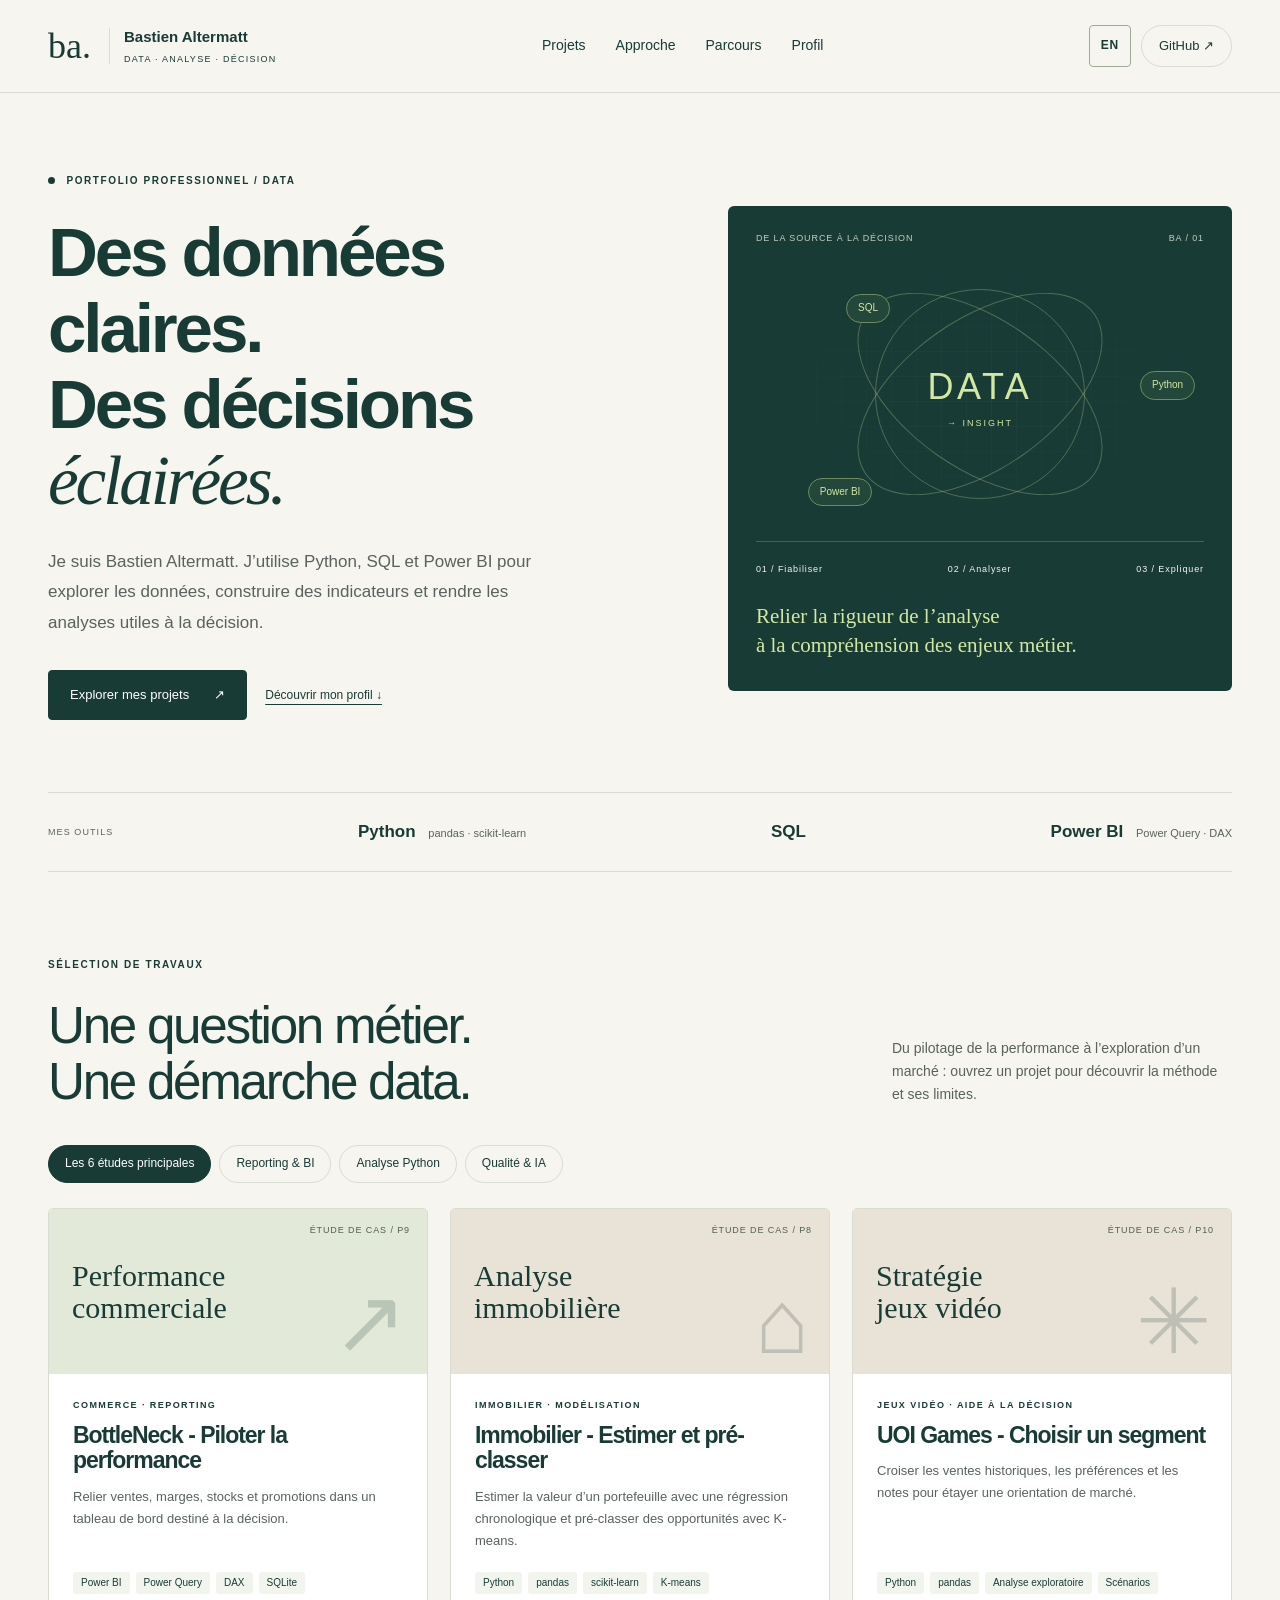
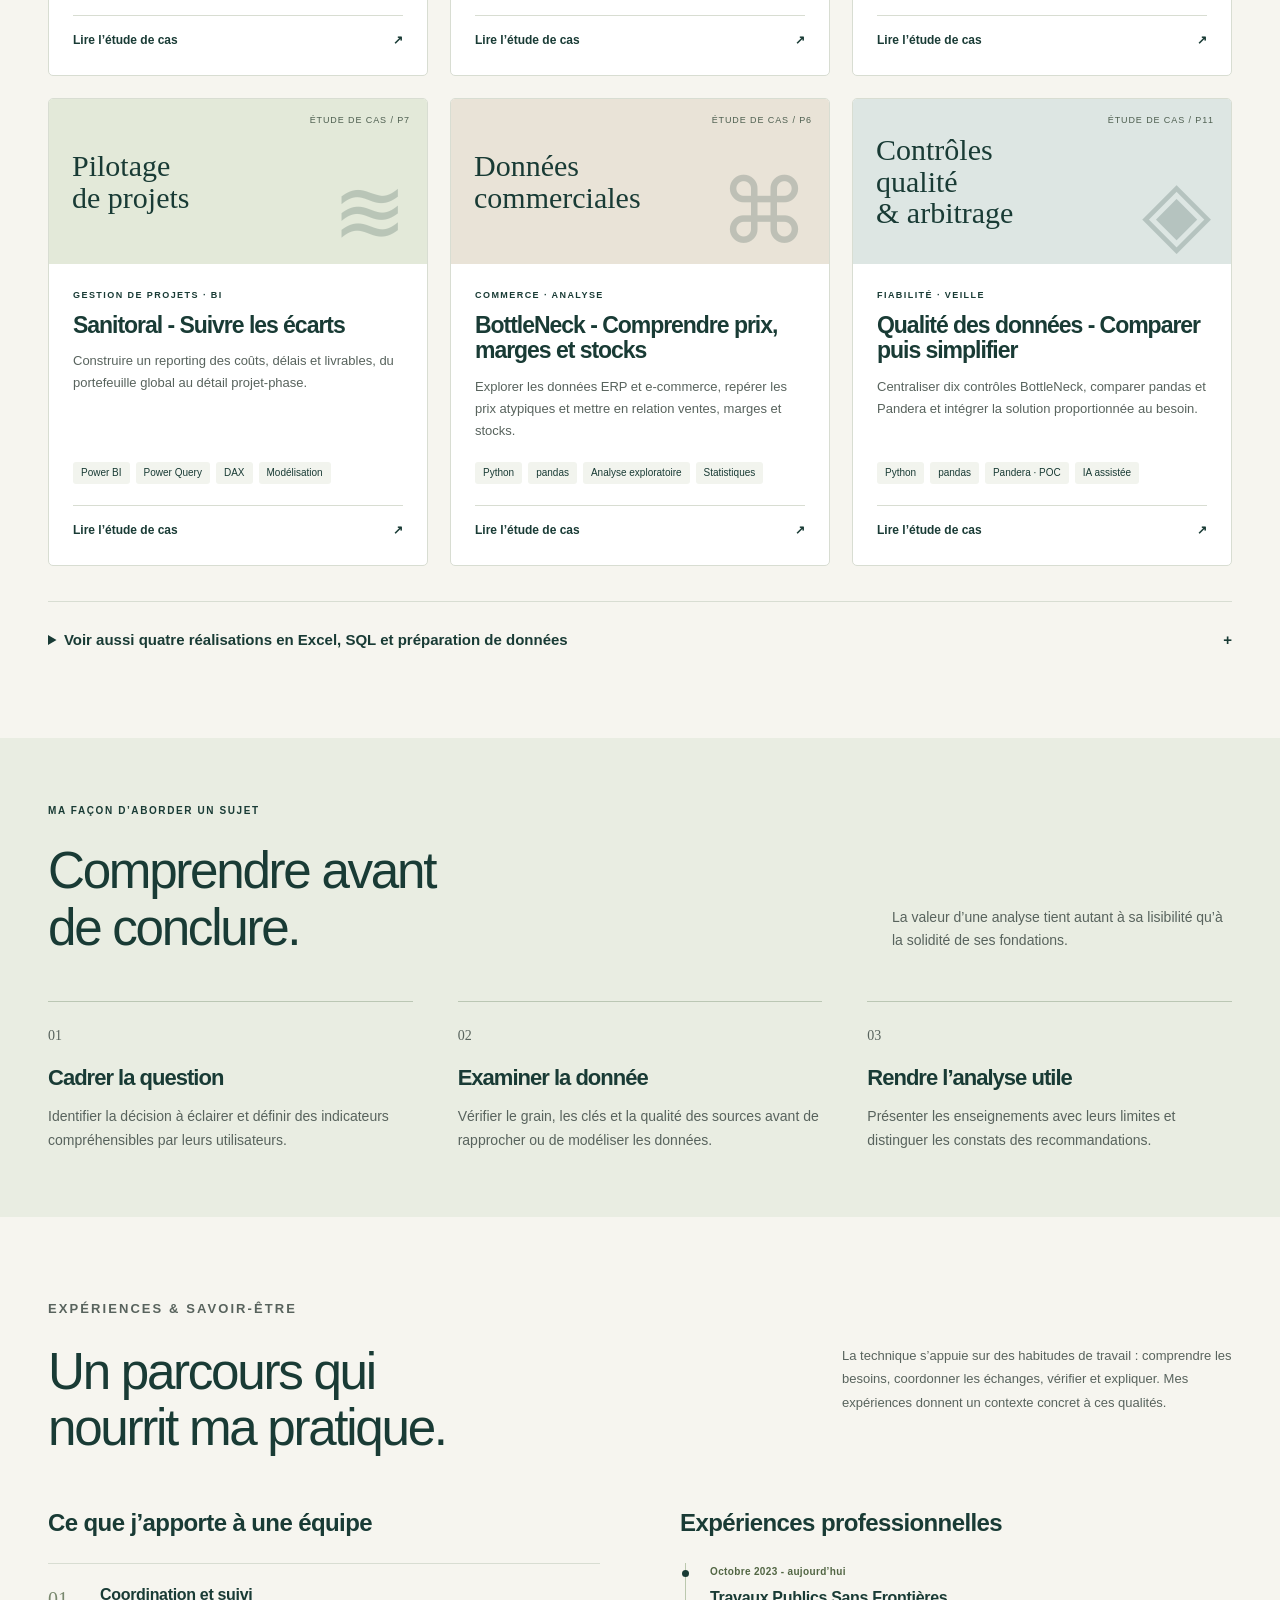
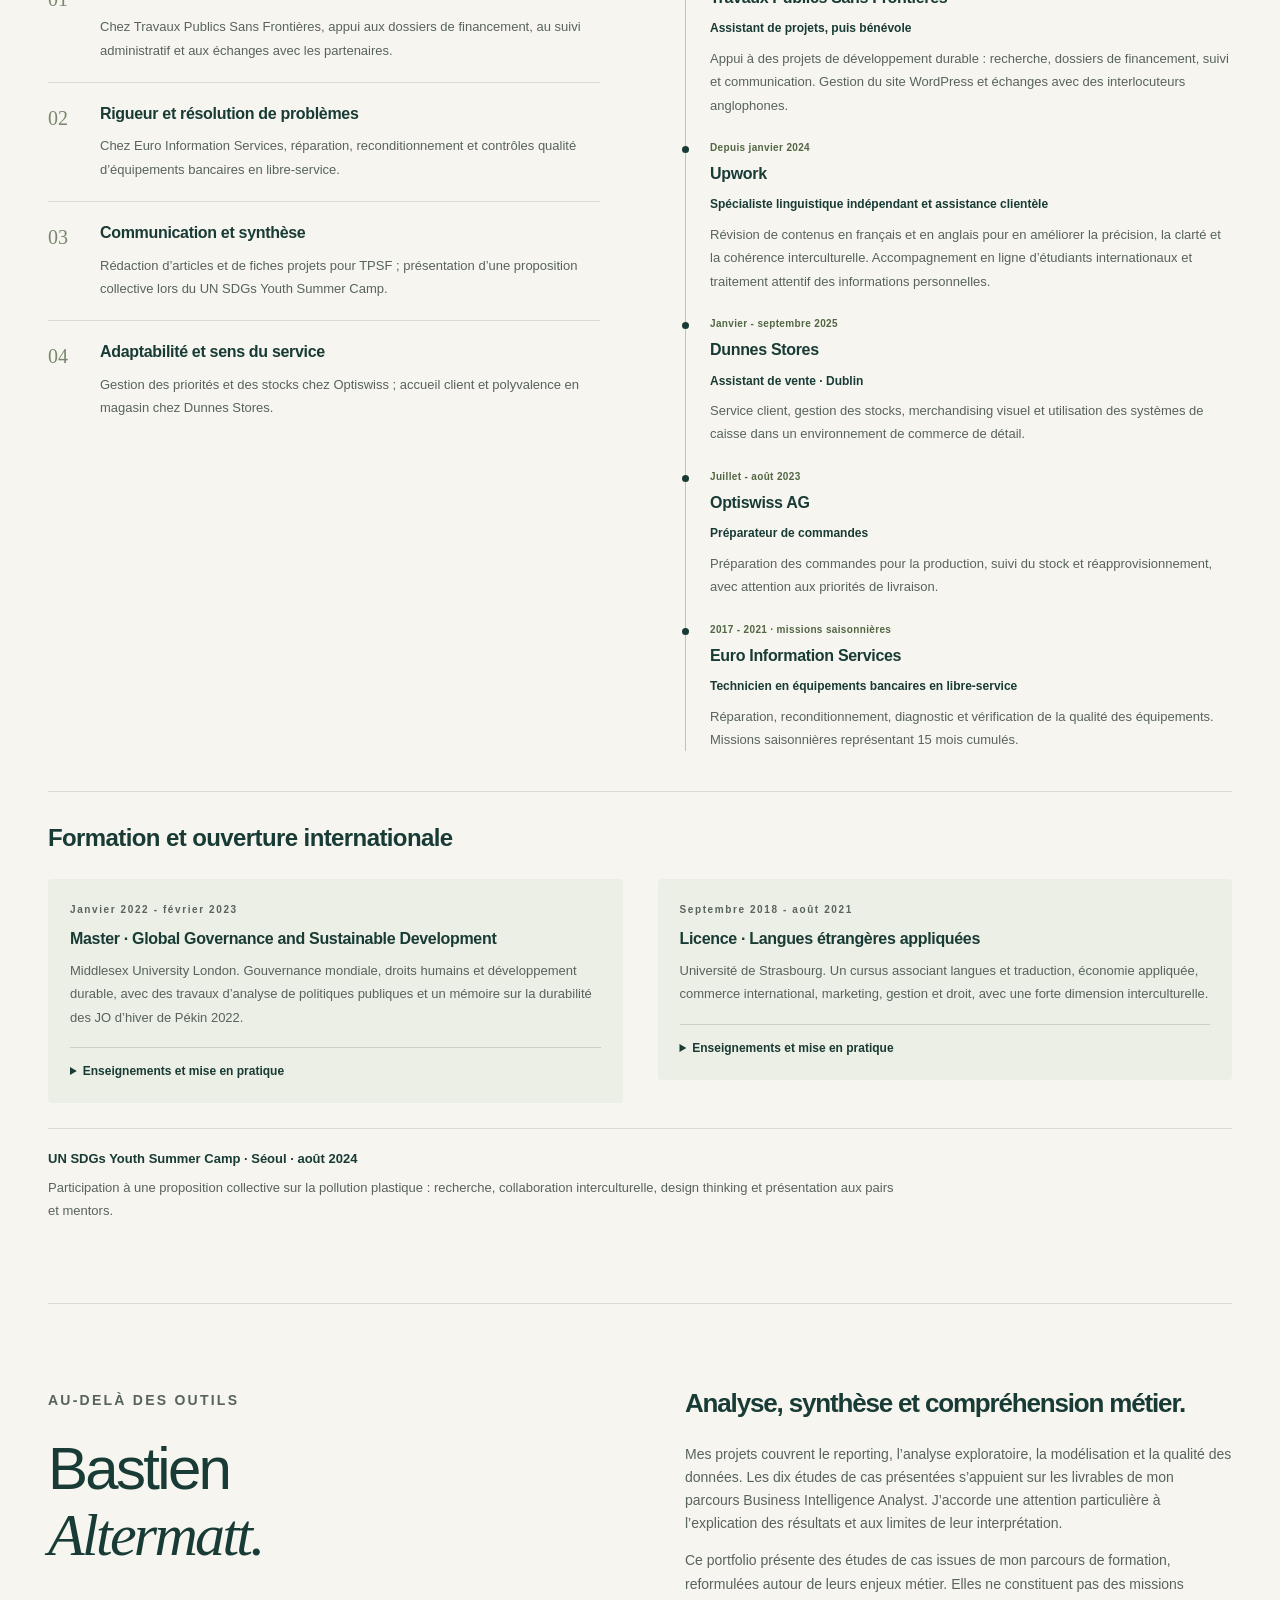
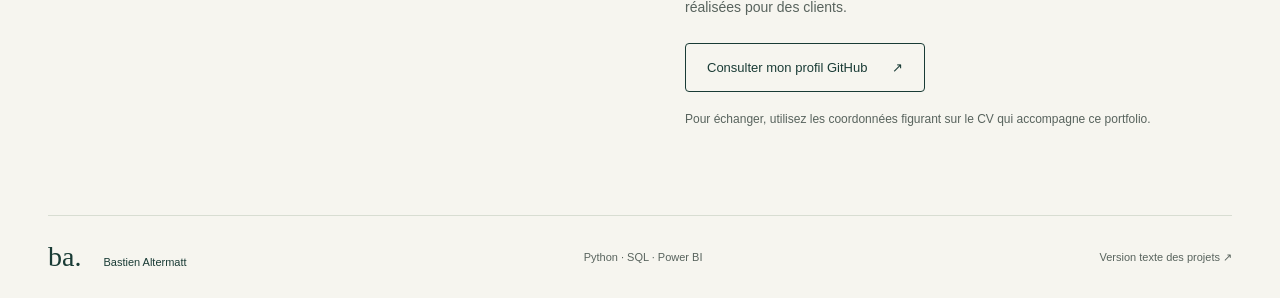
==== commit 509170c6: "Add files via upload" ====
--- a/index.html
+++ b/index.html
@@ -5,7 +5,7 @@
 <div class="stack wrap" aria-label="Compétences"><span>MES OUTILS</span><strong>Python <small>pandas · scikit-learn</small></strong><strong>SQL</strong><strong>Power BI <small>Power Query · DAX</small></strong></div>
 <section class="projects wrap" id="projets"><div class="section-heading"><div><p class="eyebrow">SÉLECTION DE TRAVAUX</p><h2>Une question métier.<br>Une démarche data.</h2></div><p>Du pilotage de la performance à l’exploration d’un marché : ouvrez un projet pour découvrir la méthode et ses limites.</p></div><div class="filters" role="group" aria-label="Filtrer les projets"><button aria-pressed="true" data-filter="all">Les 6 études principales</button><button aria-pressed="false" data-filter="bi">Reporting &amp; BI</button><button aria-pressed="false" data-filter="python">Analyse Python</button><button aria-pressed="false" data-filter="quality">Qualité &amp; IA</button></div><p id="filter-status" class="sr-only" role="status"></p><div class="project-grid" id="project-grid"></div><details id="more-projects" class="more-projects"><summary>Voir aussi quatre réalisations en Excel, SQL et préparation de données <span>+</span></summary><p>Des études complémentaires pour explorer d’autres compétences et contextes métier.</p><div class="project-grid" id="complementary-grid"></div></details><noscript><p>Activez JavaScript pour consulter les filtres et les études de cas interactives. Les études complètes sont aussi disponibles en <a href="projets.html">version texte</a>.</p></noscript></section>
 <section class="approach" id="approche"><div class="wrap"><p class="eyebrow">MA FAÇON D’ABORDER UN SUJET</p><div class="section-heading"><h2>Comprendre avant<br>de conclure.</h2><p>La valeur d’une analyse tient autant à sa lisibilité qu’à la solidité de ses fondations.</p></div><div class="steps"><article><span>01</span><h3>Cadrer la question</h3><p>Identifier la décision à éclairer et définir des indicateurs compréhensibles par leurs utilisateurs.</p></article><article><span>02</span><h3>Examiner la donnée</h3><p>Vérifier le grain, les clés et la qualité des sources avant de rapprocher ou de modéliser les données.</p></article><article><span>03</span><h3>Rendre l’analyse utile</h3><p>Présenter les enseignements avec leurs limites et distinguer les constats des recommandations.</p></article></div></div></section>
-<section class="career wrap" id="parcours" aria-labelledby="career-title"><p class="eyebrow">EXPÉRIENCES &amp; SAVOIR-ÊTRE</p><div class="section-heading"><h2 id="career-title">Un parcours qui<br>nourrit ma pratique.</h2><p>La technique s’appuie sur des habitudes de travail : comprendre les besoins, coordonner les échanges, vérifier et expliquer. Mes expériences donnent un contexte concret à ces qualités.</p></div><div class="career-columns"><div><h3>Ce que j’apporte à une équipe</h3><div class="strengths"><article><span class="strength-number">01</span><div><h4>Coordination et suivi</h4><p>Chez Travaux Publics Sans Frontières, appui aux dossiers de financement, au suivi administratif et aux échanges avec les partenaires.</p></div></article><article><span class="strength-number">02</span><div><h4>Rigueur et résolution de problèmes</h4><p>Chez Euro Information Services, réparation, reconditionnement et contrôles qualité d’équipements bancaires en libre-service.</p></div></article><article><span class="strength-number">03</span><div><h4>Communication et synthèse</h4><p>Rédaction d’articles et de fiches projets pour TPSF ; présentation d’une proposition collective lors du UN SDGs Youth Summer Camp.</p></div></article><article><span class="strength-number">04</span><div><h4>Adaptabilité et sens du service</h4><p>Gestion des priorités et des stocks chez Optiswiss ; accueil client et polyvalence en magasin chez Dunnes Stores.</p></div></article></div></div><div><h3>Expériences professionnelles</h3><div class="experience-list"><article><p class="experience-date">Octobre 2023 - aujourd’hui</p><h4>Travaux Publics Sans Frontières</h4><p class="experience-role">Assistant de projets, puis bénévole</p><p>Appui à des projets de développement durable : recherche, dossiers de financement, suivi et communication. Gestion du site WordPress et échanges avec des interlocuteurs anglophones.</p></article><article><p class="experience-date">Depuis janvier 2024</p><h4>Upwork</h4><p class="experience-role">Spécialiste linguistique indépendant et assistance clientèle</p><p>Révision de contenus en français et en anglais pour en améliorer la précision, la clarté et la cohérence interculturelle. Accompagnement en ligne d’étudiants internationaux et traitement attentif des informations personnelles.</p></article><article><p class="experience-date">Janvier - septembre 2025</p><h4>Dunnes Stores</h4><p class="experience-role">Assistant de vente · Dublin</p><p>Service client, gestion des stocks, merchandising visuel et utilisation des systèmes de caisse dans un environnement de commerce de détail.</p></article><article><p class="experience-date">Juillet - août 2023</p><h4>Optiswiss AG</h4><p class="experience-role">Préparateur de commandes</p><p>Préparation des commandes pour la production, suivi du stock et réapprovisionnement, avec attention aux priorités de livraison.</p></article><article><p class="experience-date">2017 - 2021 · missions saisonnières</p><h4>Euro Information Services</h4><p class="experience-role">Technicien en équipements bancaires en libre-service</p><p>Réparation, reconditionnement, diagnostic et vérification de la qualité des équipements. Missions saisonnières représentant 15 mois cumulés.</p></article></div></div></div><div class="education"><h3>Formation et ouverture internationale</h3><div class="education-grid"><article><p class="eyebrow">Janvier 2022 - février 2023</p><h4>Master · Global Governance and Sustainable Development</h4><p>Middlesex University London. Recherche, gouvernance mondiale, droits humains et enjeux de développement durable.</p></article><article><p class="eyebrow">Septembre 2018 - août 2021</p><h4>Licence · Langues étrangères appliquées</h4><p>Université de Strasbourg. Un cursus associant langues et traduction, économie appliquée, commerce international, marketing, gestion et droit, avec une forte dimension interculturelle.</p><details class="course-details"><summary>Enseignements et mise en pratique</summary><ul><li>Langues et traduction : français, anglais et japonais, expression écrite et orale, traduction et argumentation.</li><li>Économie appliquée : microéconomie et macroéconomie, analyse de problématiques économiques et internationales.</li><li>Commerce international, marketing international et gestion d’entreprise : compréhension des marchés et du fonctionnement des organisations.</li><li>Droit public et privé, cadres juridiques et institutions européennes.</li><li>Communication, civilisations et relations interculturelles : synthèse, exposés, débats et travaux de groupe.</li><li>Outils numériques : bureautique, traitement, production et diffusion de l’information.</li></ul><h5>Échange Tohoku University · JYPE · 2020 - 2021, à distance</h5><p>Cours de communication interculturelle, pratiques des affaires au Japon et culture japonaise. Volet technique comprenant la programmation fonctionnelle, la théorie des algorithmes et les réseaux de communication ; travaux de recherche sur la vérification et la transformation de programmes avec l’assistant de preuve Coq.</p></details></article></div><p class="international"><strong>UN SDGs Youth Summer Camp · Séoul · août 2024</strong><span>Participation à une proposition collective sur la pollution plastique : recherche, collaboration interculturelle, design thinking et présentation aux pairs et mentors.</span></p></div></section>
+<section class="career wrap" id="parcours" aria-labelledby="career-title"><p class="eyebrow">EXPÉRIENCES &amp; SAVOIR-ÊTRE</p><div class="section-heading"><h2 id="career-title">Un parcours qui<br>nourrit ma pratique.</h2><p>La technique s’appuie sur des habitudes de travail : comprendre les besoins, coordonner les échanges, vérifier et expliquer. Mes expériences donnent un contexte concret à ces qualités.</p></div><div class="career-columns"><div><h3>Ce que j’apporte à une équipe</h3><div class="strengths"><article><span class="strength-number">01</span><div><h4>Coordination et suivi</h4><p>Chez Travaux Publics Sans Frontières, appui aux dossiers de financement, au suivi administratif et aux échanges avec les partenaires.</p></div></article><article><span class="strength-number">02</span><div><h4>Rigueur et résolution de problèmes</h4><p>Chez Euro Information Services, réparation, reconditionnement et contrôles qualité d’équipements bancaires en libre-service.</p></div></article><article><span class="strength-number">03</span><div><h4>Communication et synthèse</h4><p>Rédaction d’articles et de fiches projets pour TPSF ; présentation d’une proposition collective lors du UN SDGs Youth Summer Camp.</p></div></article><article><span class="strength-number">04</span><div><h4>Adaptabilité et sens du service</h4><p>Gestion des priorités et des stocks chez Optiswiss ; accueil client et polyvalence en magasin chez Dunnes Stores.</p></div></article></div></div><div><h3>Expériences professionnelles</h3><div class="experience-list"><article><p class="experience-date">Octobre 2023 - aujourd’hui</p><h4>Travaux Publics Sans Frontières</h4><p class="experience-role">Assistant de projets, puis bénévole</p><p>Appui à des projets de développement durable : recherche, dossiers de financement, suivi et communication. Gestion du site WordPress et échanges avec des interlocuteurs anglophones.</p></article><article><p class="experience-date">Depuis janvier 2024</p><h4>Upwork</h4><p class="experience-role">Spécialiste linguistique indépendant et assistance clientèle</p><p>Révision de contenus en français et en anglais pour en améliorer la précision, la clarté et la cohérence interculturelle. Accompagnement en ligne d’étudiants internationaux et traitement attentif des informations personnelles.</p></article><article><p class="experience-date">Janvier - septembre 2025</p><h4>Dunnes Stores</h4><p class="experience-role">Assistant de vente · Dublin</p><p>Service client, gestion des stocks, merchandising visuel et utilisation des systèmes de caisse dans un environnement de commerce de détail.</p></article><article><p class="experience-date">Juillet - août 2023</p><h4>Optiswiss AG</h4><p class="experience-role">Préparateur de commandes</p><p>Préparation des commandes pour la production, suivi du stock et réapprovisionnement, avec attention aux priorités de livraison.</p></article><article><p class="experience-date">2017 - 2021 · missions saisonnières</p><h4>Euro Information Services</h4><p class="experience-role">Technicien en équipements bancaires en libre-service</p><p>Réparation, reconditionnement, diagnostic et vérification de la qualité des équipements. Missions saisonnières représentant 15 mois cumulés.</p></article></div></div></div><div class="education"><h3>Formation et ouverture internationale</h3><div class="education-grid"><article><p class="eyebrow">Janvier 2022 - février 2023</p><h4>Master · Global Governance and Sustainable Development</h4><p>Middlesex University London. Gouvernance mondiale, droits humains et développement durable, avec des travaux d’analyse de politiques publiques et un mémoire sur la durabilité des JO d’hiver de Pékin 2022.</p><details class="course-details"><summary>Enseignements et mise en pratique</summary><ul><li>Business and Human Rights : responsabilité des entreprises et cadres internationaux de protection des droits humains. Analyse de cas historiques et contemporains, notamment sur les droits des travailleurs et les chaînes d’approvisionnement.</li><li>Research and Practice Skills : lecture critique d’un article sur la gouvernance de la biodiversité forestière, évaluation des méthodes et des limites des sources. Construction d’une problématique, d’un projet de recherche et d’un cadre éthique.</li><li>The Politics of Globalisation : essai sur les liens entre Internet, surveillance et démocratie, avec une réflexion sur la collecte de données, la vie privée et la circulation de l’information.</li><li>Global Governance for Sustainable Development : travail préparatoire sur le plan français d’adaptation au changement climatique, puis analyse du cadre européen de mobilité urbaine. Examen des objectifs, des parties prenantes, des critères d’évaluation et des liens avec les ODD.</li><li>Global Security : analyse critique de la sécurité humaine et de ses limites ; essai sur les perspectives de désarmement et les obstacles à un monde sans armes de destruction massive.</li><li>Sustainable Development and Human Rights : critique du concept de développement durable et de l’ODD 1 sur la pauvreté. Comparaison des objectifs affichés, des définitions et des mesures monétaires et multidimensionnelles de la pauvreté.</li></ul><h5>Mémoire · JO d’hiver de Pékin 2022 et durabilité</h5><p>Étude des impacts environnementaux, des engagements de l’Agenda olympique 2020 et de la viabilité future des Jeux d’hiver face au changement climatique. Revue de littérature et analyse de contenu de sources publiques : articles scientifiques, rapports du comité d’organisation et documents institutionnels. Confrontation des sources et discussion des limites de la recherche documentaire.</p><h5>Compétences mises en pratique</h5><p>Recherche documentaire, évaluation de la crédibilité des sources, analyse de politiques et d’indicateurs, comparaison d’arguments et rédaction structurée en anglais. Une pratique de la synthèse et de l’esprit critique qui nourrit ma façon de cadrer et d’expliquer une analyse.</p></details></article><article><p class="eyebrow">Septembre 2018 - août 2021</p><h4>Licence · Langues étrangères appliquées</h4><p>Université de Strasbourg. Un cursus associant langues et traduction, économie appliquée, commerce international, marketing, gestion et droit, avec une forte dimension interculturelle.</p><details class="course-details"><summary>Enseignements et mise en pratique</summary><ul><li>Langues et traduction : français, anglais et japonais, expression écrite et orale, traduction et argumentation.</li><li>Économie appliquée : microéconomie et macroéconomie, analyse de problématiques économiques et internationales.</li><li>Commerce international, marketing international et gestion d’entreprise : compréhension des marchés et du fonctionnement des organisations.</li><li>Droit public et privé, cadres juridiques et institutions européennes.</li><li>Communication, civilisations et relations interculturelles : synthèse, exposés, débats et travaux de groupe.</li><li>Outils numériques : bureautique, traitement, production et diffusion de l’information.</li></ul><h5>Échange Tohoku University · JYPE · 2020 - 2021, à distance</h5><p>Cours de communication interculturelle, pratiques des affaires au Japon et culture japonaise. Volet technique comprenant la programmation fonctionnelle, la théorie des algorithmes et les réseaux de communication ; travaux de recherche sur la vérification et la transformation de programmes avec l’assistant de preuve Coq.</p></details></article></div><p class="international"><strong>UN SDGs Youth Summer Camp · Séoul · août 2024</strong><span>Participation à une proposition collective sur la pollution plastique : recherche, collaboration interculturelle, design thinking et présentation aux pairs et mentors.</span></p></div></section>
 <section class="profile wrap" id="profil"><div><p class="eyebrow">AU-DELÀ DES OUTILS</p><h2>Bastien<br><em>Altermatt.</em></h2></div><div><h3>Analyse, synthèse et compréhension métier.</h3><p>Mes projets couvrent le reporting, l’analyse exploratoire, la modélisation et la qualité des données. Les dix études de cas présentées s’appuient sur les livrables de mon parcours Business Intelligence Analyst. J’accorde une attention particulière à l’explication des résultats et aux limites de leur interprétation.</p><p>Ce portfolio présente des études de cas issues de mon parcours de formation, reformulées autour de leurs enjeux métier. Elles ne constituent pas des missions réalisées pour des clients.</p><a class="button light" href="https://github.com/BastienAltermatt">Consulter mon profil GitHub <span>↗</span></a><p class="small-note">Pour échanger, utilisez les coordonnées figurant sur le CV qui accompagne ce portfolio.</p></div></section></main>
 <footer class="wrap"><a href="#accueil">ba. <span>Bastien Altermatt</span></a><span>Python · SQL · Power BI</span><a href="projets.html">Version texte des projets ↗</a></footer>
 <dialog id="case-dialog" aria-labelledby="case-title"><div class="dialog-toolbar"><span>ÉTUDE DE CAS</span><div class="dialog-actions"><a class="language-switch" href="index-en.html" lang="en" hreflang="en" aria-label="Read this website in English" data-language-link>EN</a><button id="close-dialog" aria-label="Fermer l’étude de cas">Fermer ×</button></div></div><div id="case-content"></div></dialog></body></html>
